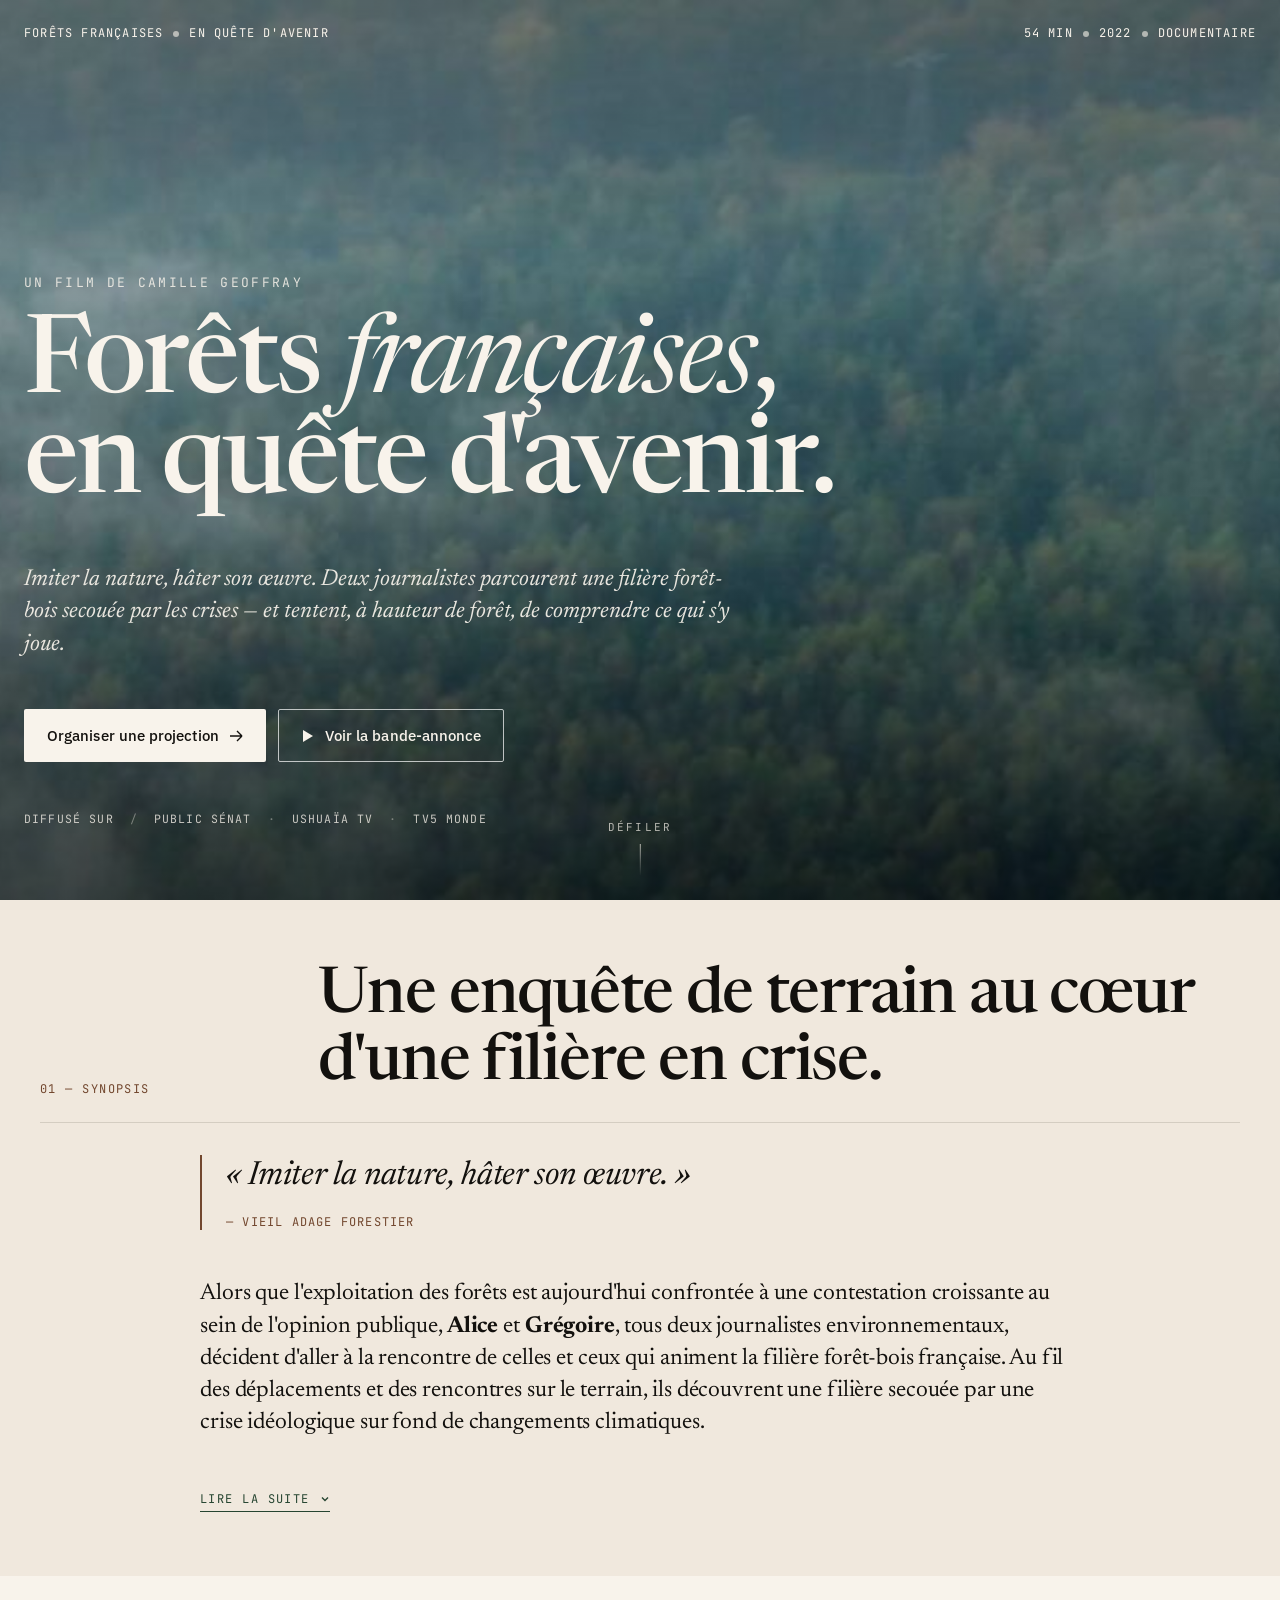
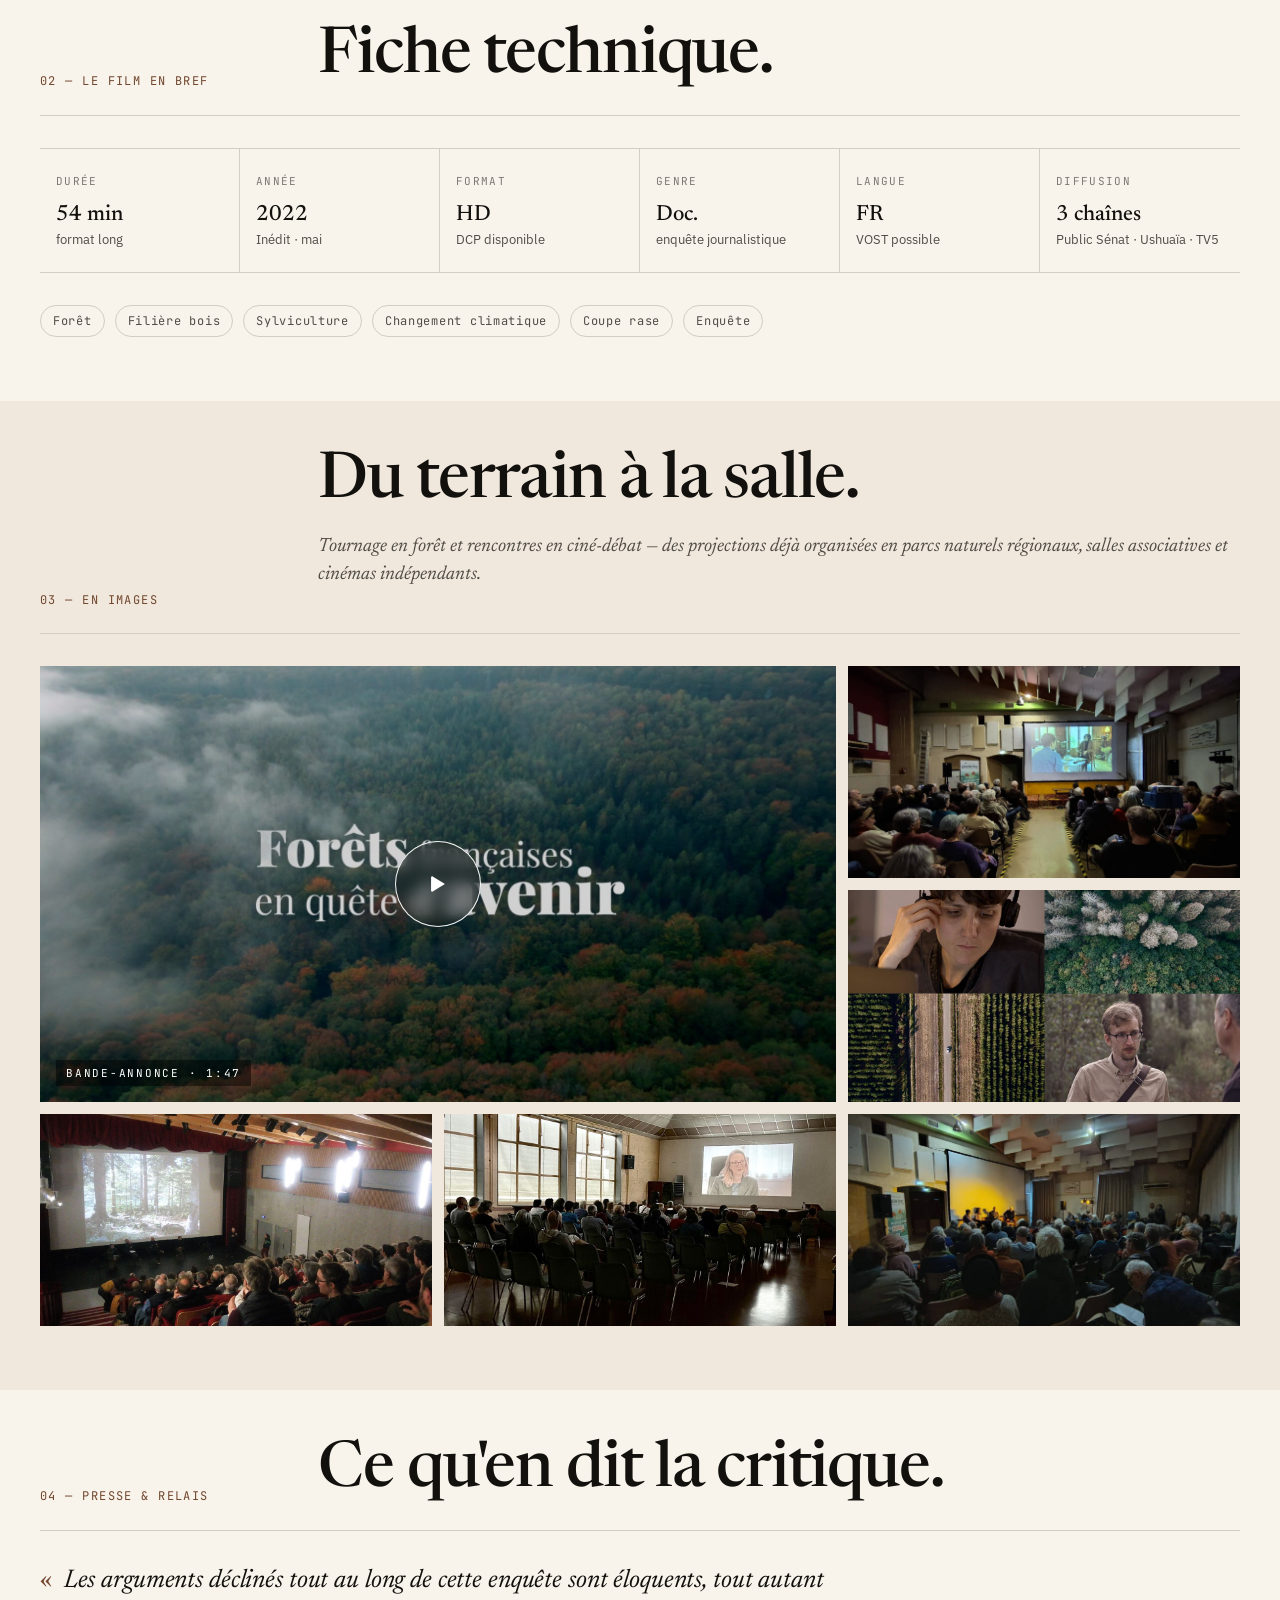
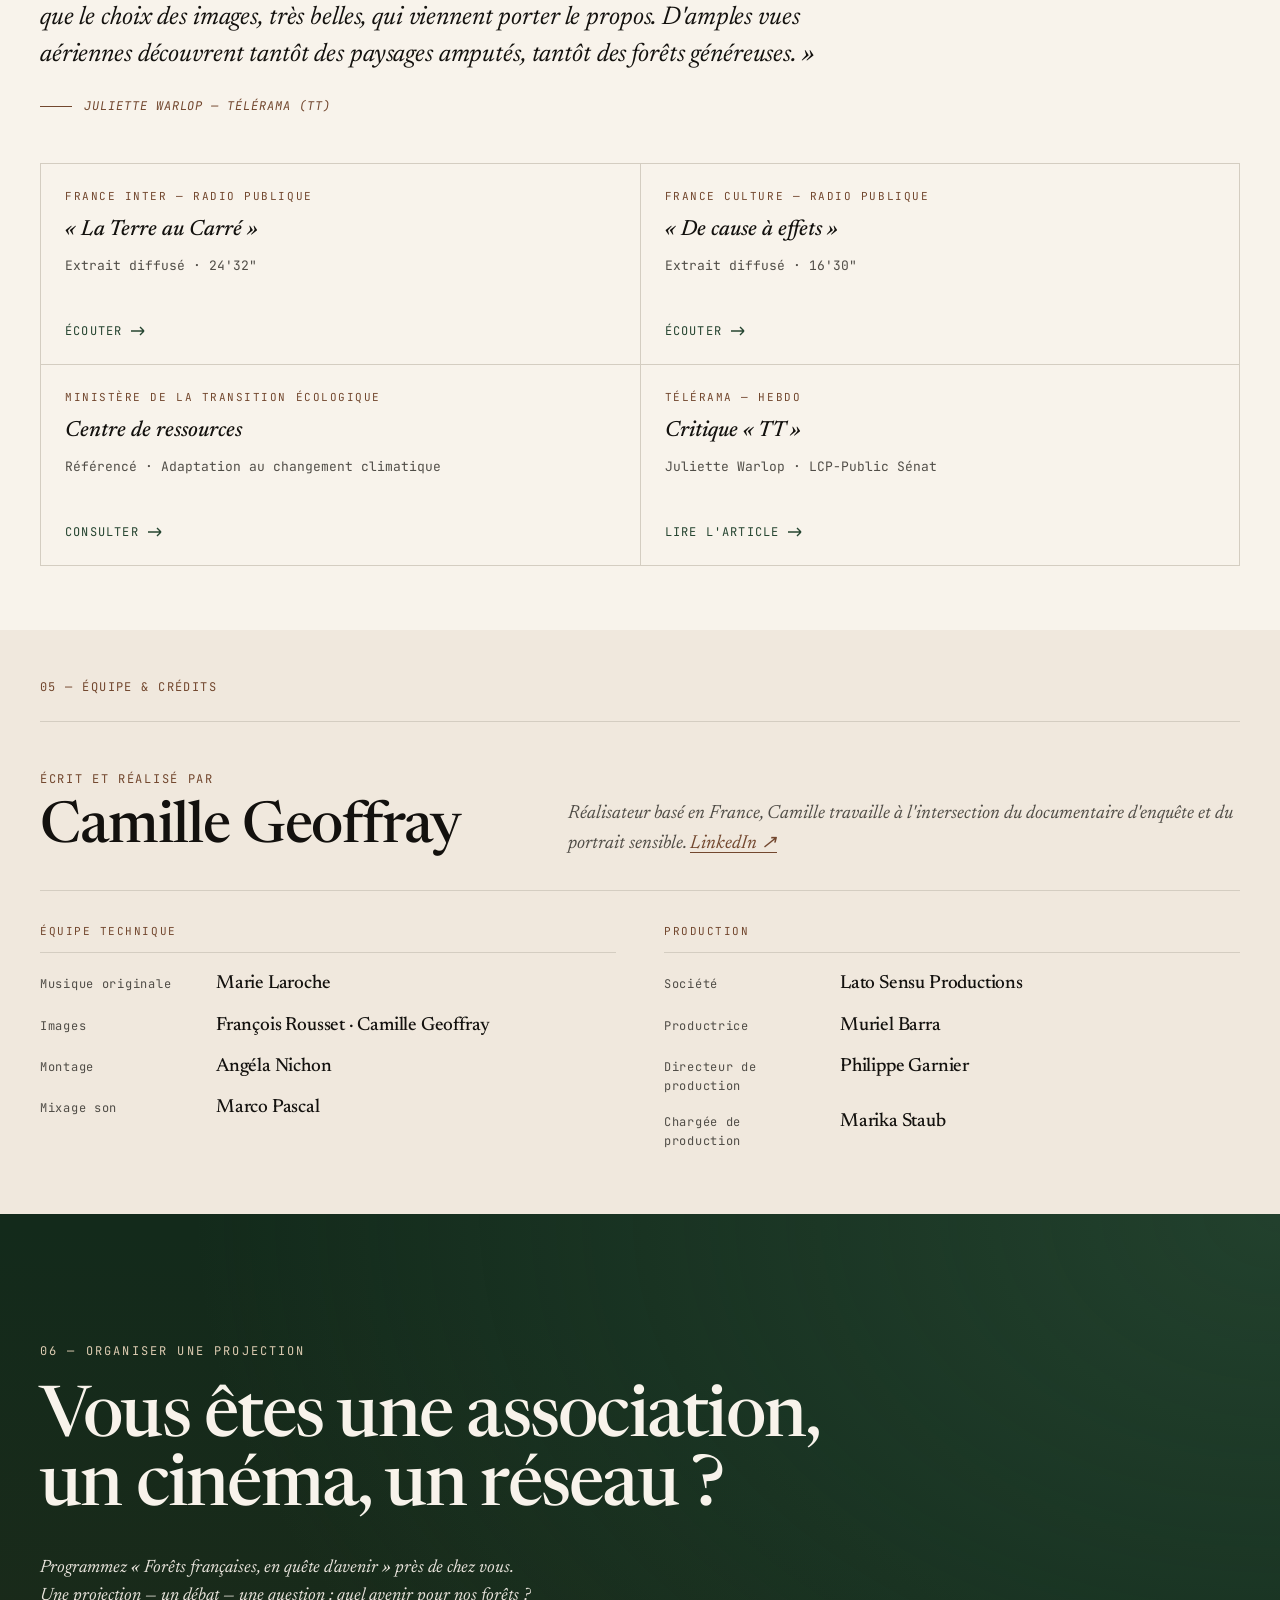
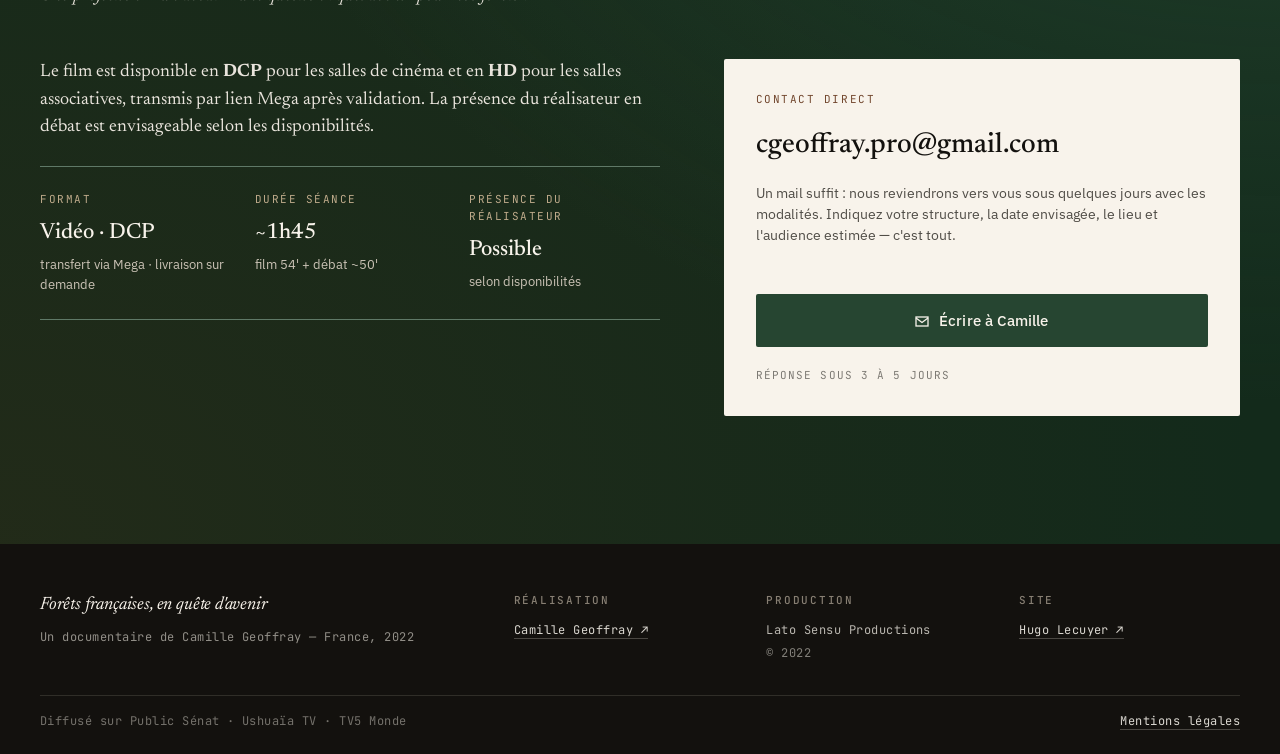
==== code/index.html @ c8bc33f1 "feat: initial site Forêts françaises (variant A + hero video) - code/ : one-pager HTML/CSS/JS vanill" ====
<!DOCTYPE html>
<html lang="fr">
<head>
<meta charset="UTF-8" />
<meta name="viewport" content="width=device-width, initial-scale=1.0" />
<title>Forêts françaises, en quête d'avenir — un film de Camille Geoffray</title>
<meta name="description" content="Documentaire de Camille Geoffray (54 min, 2022). Deux journalistes parcourent la filière forêt-bois française à l'heure des crises climatiques. Organisez une projection-débat près de chez vous." />
<meta name="keywords" content="forêt, documentaire forêt, coupe rase, filière forêt-bois, changement climatique, forêts françaises, Camille Geoffray, projection-débat" />

<meta property="og:title" content="Forêts françaises, en quête d'avenir" />
<meta property="og:description" content="Un documentaire de Camille Geoffray — 54 min, 2022. Diffusé sur Public Sénat, Ushuaïa TV, TV5 Monde." />
<meta property="og:image" content="assets/visuel.jpg" />
<meta property="og:type" content="video.documentary" />

<link rel="icon" type="image/svg+xml" href="data:image/svg+xml;utf8,<svg xmlns='http://www.w3.org/2000/svg' viewBox='0 0 200 200'><rect width='200' height='200' fill='%23f5f1e8'/><g transform='translate(100 110)' fill='%233b6b50'><path d='M0 -60 L20 -10 L8 -10 L24 30 L10 30 L24 60 L-24 60 L-10 30 L-24 30 L-8 -10 L-20 -10 Z'/></g></svg>" />

<link rel="preconnect" href="https://fonts.googleapis.com" />
<link rel="preconnect" href="https://fonts.gstatic.com" crossorigin />
<link href="https://fonts.googleapis.com/css2?family=Newsreader:ital,opsz,wght@0,6..72,400;0,6..72,500;0,6..72,600;1,6..72,400;1,6..72,500&family=IBM+Plex+Sans:wght@300;400;500;600&family=JetBrains+Mono:wght@400;500&display=swap" rel="stylesheet" />

<link rel="stylesheet" href="styles.css" />
</head>
<body>

<!-- Hero -->
<section class="hero" id="hero">
  <img class="hero__bg" id="hero-bg-image"
       src="assets/hero-forest-top.jpg"
       alt="Vue aérienne d'une forêt française dans la brume, couleurs d'automne"
       fetchpriority="high" />

  <!-- Vidéo background injectée par JS si conditions OK (desktop, pas de reduced-motion) -->
  <div class="hero__bg-video-wrap" id="hero-bg-video-wrap" aria-hidden="true"></div>

  <div class="hero__veil"></div>

  <div class="hero__chrome">
    <div class="hero__top">
      <div>Forêts françaises<span class="dot"></span>en quête d'avenir</div>
      <div>54 min<span class="dot"></span>2022<span class="dot"></span>Documentaire</div>
    </div>

    <div class="hero__body">
      <div class="hero__eyebrow">Un film de Camille Geoffray</div>
      <h1 class="hero__title">
        Forêts <em>françaises</em>,<br/>
        en quête d'avenir.
      </h1>
      <p class="hero__sub">
        Imiter la nature, hâter son œuvre. Deux journalistes parcourent une filière forêt-bois secouée par les crises — et tentent, à hauteur de forêt, de comprendre ce qui s'y joue.
      </p>
      <div class="hero__cta">
        <a href="#projection" class="btn btn--light" data-smooth-scroll>
          Organiser une projection
          <svg class="btn-icon" width="14" height="14" viewBox="0 0 14 14" fill="none" aria-hidden="true">
            <path d="M1 7H13M13 7L8 2M13 7L8 12" stroke="currentColor" stroke-width="1.4"/>
          </svg>
        </a>
        <button type="button" class="btn btn--ghost-light" data-open-trailer>
          <svg class="btn-icon" width="12" height="14" viewBox="0 0 12 14" fill="currentColor" aria-hidden="true">
            <path d="M1 1L11 7L1 13V1Z"/>
          </svg>
          Voir la bande-annonce
        </button>
      </div>
      <div class="hero__broadcasters">
        <span>Diffusé sur</span>
        <span class="sep">/</span>
        <span>Public Sénat</span>
        <span class="sep">·</span>
        <span>Ushuaïa TV</span>
        <span class="sep">·</span>
        <span>TV5 Monde</span>
      </div>
    </div>
  </div>

  <div class="hero__scroll" aria-hidden="true">Défiler</div>
</section>

<!-- Floating nav -->
<nav class="float-nav" id="float-nav" aria-label="Navigation flottante">
  <a href="#synopsis" data-smooth-scroll>Le film</a>
  <a href="#presse" data-smooth-scroll>Presse</a>
  <a href="#projection" class="float-nav--primary" data-smooth-scroll>Projection ↗</a>
</nav>

<!-- 01 — Synopsis -->
<section class="section section--tint fade-in" id="synopsis">
  <div class="container">
    <header class="section-head">
      <div><div class="num">01 — Synopsis</div></div>
      <div><h2 class="h-section">Une enquête de terrain au cœur d'une filière en crise.</h2></div>
    </header>
    <div class="container-narrow">
      <blockquote class="synopsis-pull">
        « Imiter la nature, hâter son œuvre. »
        <cite>— vieil adage forestier</cite>
      </blockquote>
      <p class="lede">
        Alors que l'exploitation des forêts est aujourd'hui confrontée à une contestation croissante au sein de l'opinion publique, <strong>Alice</strong> et <strong>Grégoire</strong>, tous deux journalistes environnementaux, décident d'aller à la rencontre de celles et ceux qui animent la filière forêt-bois française. Au fil des déplacements et des rencontres sur le terrain, ils découvrent une filière secouée par une crise idéologique sur fond de changements climatiques.
      </p>

      <button type="button" class="expand-toggle" id="synopsis-toggle" aria-expanded="false" aria-controls="synopsis-long">
        <span class="expand-toggle__label">Lire la suite</span>
        <svg class="chev" width="10" height="10" viewBox="0 0 10 10" fill="none" aria-hidden="true">
          <path d="M2 3.5L5 6.5L8 3.5" stroke="currentColor" stroke-width="1.4"/>
        </svg>
      </button>

      <div class="synopsis-long" id="synopsis-long">
        <div>
          <div class="body-text stack-4" style="padding-top:8px">
            <p>Pour faire face à une succession récente de crises climatiques et sanitaires liées au changement climatique, la filière forêt-bois française commence à faire évoluer ses pratiques. Pour certains, l'exploitation de la forêt à grande échelle doit être repensée de fond en comble, en minimisant drastiquement les interventions humaines. Pour d'autres, l'action de l'homme est indispensable afin de faire face à la demande croissante de bois et pour permettre à la forêt de résister au changement climatique.</p>
            <p>Deux journalistes, <strong>Alice Mariette</strong> (questions économiques) et <strong>Grégoire Souchay</strong> (problématiques environnementales), décident d'aller à la rencontre de celles et ceux qui animent la filière forêt-bois française.</p>
            <p>Ils échangent avec forestiers, économistes, chefs d'entreprise ; et tentent, avec leurs approches complémentaires, de comprendre les enjeux de cette crise ainsi que les solutions proposées par les différents acteurs de la filière. <em>Comment la France prépare aujourd'hui sa forêt, ses forêts, à un avenir incertain ?</em></p>
          </div>
        </div>
      </div>
    </div>
  </div>
</section>

<!-- 02 — Fiche technique -->
<section class="section fade-in" id="fiche">
  <div class="container">
    <header class="section-head">
      <div><div class="num">02 — Le film en bref</div></div>
      <div><h2 class="h-section">Fiche technique.</h2></div>
    </header>
    <div class="fiche">
      <div class="fiche__item">
        <span class="lbl">Durée</span>
        <div class="val">54 min<small>format long</small></div>
      </div>
      <div class="fiche__item">
        <span class="lbl">Année</span>
        <div class="val">2022<small>Inédit · mai</small></div>
      </div>
      <div class="fiche__item">
        <span class="lbl">Format</span>
        <div class="val">HD<small>DCP disponible</small></div>
      </div>
      <div class="fiche__item">
        <span class="lbl">Genre</span>
        <div class="val">Doc.<small>enquête journalistique</small></div>
      </div>
      <div class="fiche__item">
        <span class="lbl">Langue</span>
        <div class="val">FR<small>VOST possible</small></div>
      </div>
      <div class="fiche__item">
        <span class="lbl">Diffusion</span>
        <div class="val">3 chaînes<small>Public Sénat · Ushuaïa · TV5</small></div>
      </div>
    </div>
    <div class="tags">
      <span class="tag">Forêt</span>
      <span class="tag">Filière bois</span>
      <span class="tag">Sylviculture</span>
      <span class="tag">Changement climatique</span>
      <span class="tag">Coupe rase</span>
      <span class="tag">Enquête</span>
    </div>
  </div>
</section>

<!-- 03 — Gallery -->
<section class="section section--tint fade-in" id="gallery">
  <div class="container">
    <header class="section-head">
      <div><div class="num">03 — En images</div></div>
      <div>
        <h2 class="h-section">Du terrain à la salle.</h2>
        <p class="h-sub" style="margin-top:16px">Tournage en forêt et rencontres en ciné-débat — des projections déjà organisées en parcs naturels régionaux, salles associatives et cinémas indépendants.</p>
      </div>
    </header>
    <div class="gallery">
      <button type="button" class="gallery__item gallery__item--lg gallery__item--trailer" data-open-trailer aria-label="Lire la bande-annonce du film">
        <img src="assets/visuel.jpg" alt="Forêts françaises — affiche : vue aérienne d'une forêt dans la brume avec le titre du film en surimpression" loading="lazy" />
        <span class="gallery__play" aria-hidden="true">
          <svg width="22" height="26" viewBox="0 0 22 26" fill="white"><path d="M2 2L20 13L2 24V2Z"/></svg>
        </span>
        <span class="gallery__caption">Bande-annonce · 1:47</span>
      </button>
      <div class="gallery__item gallery__item--md"><img src="assets/film-still-04.jpg" alt="Projection-débat dans une salle de cinéma indépendante" loading="lazy" /></div>
      <div class="gallery__item gallery__item--md"><img src="assets/visuel-docu.jpg" alt="Quatre images du documentaire : Alice journaliste, vue aérienne d'une forêt, route entre parcelles, Grégoire en entretien forestier" loading="lazy" /></div>
      <div class="gallery__item gallery__item--sm"><img src="assets/film-still-01.jpg" alt="Public d'une projection-débat" loading="lazy" /></div>
      <div class="gallery__item gallery__item--sm"><img src="assets/film-still-02.jpg" alt="Salle remplie pour une projection du film" loading="lazy" /></div>
      <div class="gallery__item gallery__item--sm"><img src="assets/film-still-03.jpg" alt="Projection dans une salle associative" loading="lazy" /></div>
    </div>
  </div>
</section>

<!-- 04 — Presse -->
<section class="section fade-in" id="presse">
  <div class="container">
    <header class="section-head">
      <div><div class="num">04 — Presse & relais</div></div>
      <div><h2 class="h-section">Ce qu'en dit la critique.</h2></div>
    </header>

    <blockquote class="presse-quote">
      <span class="opener">«</span>
      Les arguments déclinés tout au long de cette enquête sont éloquents, tout autant que le choix des images, très belles, qui viennent porter le propos. D'amples vues aériennes découvrent tantôt des paysages amputés, tantôt des forêts généreuses.
      <span>»</span>
      <div class="presse-source">Juliette Warlop — Télérama (TT)</div>
    </blockquote>

    <div class="presse-list">
      <a href="https://www.radiofrance.fr/franceinter/podcasts/la-terre-au-carre/la-terre-au-carre-du-mardi-20-mai-2025-3663595" target="_blank" rel="noopener" class="presse-card">
        <div class="station">France Inter — Radio publique</div>
        <div class="show">« La Terre au Carré »</div>
        <div class="timecode">Extrait diffusé · 24'32"</div>
        <div class="arrow">Écouter <svg width="16" height="10" viewBox="0 0 16 10" fill="none" aria-hidden="true"><path d="M1 5H14M14 5L10 1M14 5L10 9" stroke="currentColor" stroke-width="1.4"/></svg></div>
      </a>
      <a href="https://www.radiofrance.fr/franceculture/podcasts/de-cause-a-effets-le-magazine-de-l-environnement/l-ecologie-du-livre-realite-essai-ou-fiction-6005461" target="_blank" rel="noopener" class="presse-card">
        <div class="station">France Culture — Radio publique</div>
        <div class="show">« De cause à effets »</div>
        <div class="timecode">Extrait diffusé · 16'30"</div>
        <div class="arrow">Écouter <svg width="16" height="10" viewBox="0 0 16 10" fill="none" aria-hidden="true"><path d="M1 5H14M14 5L10 1M14 5L10 9" stroke="currentColor" stroke-width="1.4"/></svg></div>
      </a>
      <a href="https://www.adaptation-changement-climatique.gouv.fr/agir/espace-documentaire/forets-francaises-en-quete-davenir" target="_blank" rel="noopener" class="presse-card">
        <div class="station">Ministère de la Transition Écologique</div>
        <div class="show">Centre de ressources</div>
        <div class="timecode">Référencé · Adaptation au changement climatique</div>
        <div class="arrow">Consulter <svg width="16" height="10" viewBox="0 0 16 10" fill="none" aria-hidden="true"><path d="M1 5H14M14 5L10 1M14 5L10 9" stroke="currentColor" stroke-width="1.4"/></svg></div>
      </a>
      <a href="https://www.telerama.fr/ecrans-tv/forets-francaises-en-quete-d-avenir-7011961.php" target="_blank" rel="noopener" class="presse-card">
        <div class="station">Télérama — Hebdo</div>
        <div class="show">Critique « TT »</div>
        <div class="timecode">Juliette Warlop · LCP-Public Sénat</div>
        <div class="arrow">Lire l'article <svg width="16" height="10" viewBox="0 0 16 10" fill="none" aria-hidden="true"><path d="M1 5H14M14 5L10 1M14 5L10 9" stroke="currentColor" stroke-width="1.4"/></svg></div>
      </a>
    </div>
  </div>
</section>

<!-- 05 — Équipe & crédits -->
<section class="section section--tint fade-in" id="credits">
  <div class="container">
    <header class="section-head section-head--single">
      <div><div class="num">05 — Équipe & crédits</div></div>
    </header>

    <div class="realisation-feature">
      <div>
        <div class="role-big">Écrit et réalisé par</div>
        <div class="name-big">Camille Geoffray</div>
      </div>
      <div class="bio">
        Réalisateur basé en France, Camille travaille à l'intersection du documentaire d'enquête et du portrait sensible.
        <a href="https://www.linkedin.com/in/camille-geoffray-cinema/" target="_blank" rel="noopener" class="bio__link">LinkedIn ↗</a>
      </div>
    </div>

    <div class="credits-grid">
      <div class="credit-block">
        <div class="credit-head">Équipe technique</div>
        <ul class="credit-list">
          <li><span class="role">Musique originale</span><span class="name">Marie Laroche</span></li>
          <li><span class="role">Images</span><span class="name">François Rousset · Camille Geoffray</span></li>
          <li><span class="role">Montage</span><span class="name">Angéla Nichon</span></li>
          <li><span class="role">Mixage son</span><span class="name">Marco Pascal</span></li>
        </ul>
      </div>
      <div class="credit-block">
        <div class="credit-head">Production</div>
        <ul class="credit-list">
          <li><span class="role">Société</span><span class="name">Lato Sensu Productions</span></li>
          <li><span class="role">Productrice</span><span class="name">Muriel Barra</span></li>
          <li><span class="role">Directeur de production</span><span class="name">Philippe Garnier</span></li>
          <li><span class="role">Chargée de production</span><span class="name">Marika Staub</span></li>
        </ul>
      </div>
    </div>
  </div>
</section>

<!-- 06 — Organiser une projection -->
<section class="projection fade-in" id="projection">
  <div class="container projection-inner">
    <div class="eyebrow">06 — Organiser une projection</div>
    <h2>Vous êtes une association,<br/>un cinéma, un réseau ?</h2>
    <p class="projection-pitch">
      Programmez « Forêts françaises, en quête d'avenir » près de chez vous.<br/>
      Une projection — un débat — une question : <em>quel avenir pour nos forêts ?</em>
    </p>

    <div class="projection-body">
      <div>
        <p>
          Le film est disponible en <strong>DCP</strong> pour les salles de cinéma et en <strong>HD</strong> pour les salles associatives, transmis par lien Mega après validation. La présence du réalisateur en débat est envisageable selon les disponibilités.
        </p>

        <div class="specs">
          <div>
            <div class="lbl">Format</div>
            <div class="val">Vidéo · DCP<small>transfert via Mega · livraison sur demande</small></div>
          </div>
          <div>
            <div class="lbl">Durée séance</div>
            <div class="val">~1h45<small>film 54' + débat ~50'</small></div>
          </div>
          <div>
            <div class="lbl">Présence du réalisateur</div>
            <div class="val">Possible<small>selon disponibilités</small></div>
          </div>
        </div>
      </div>

      <div class="projection-cta">
        <div class="label">Contact direct</div>
        <div class="email">cgeoffray.pro<wbr/>@gmail.com</div>
        <p class="note">
          Un mail suffit : nous reviendrons vers vous sous quelques jours avec les modalités.
          Indiquez votre structure, la date envisagée, le lieu et l'audience estimée — c'est tout.
        </p>
        <a class="btn btn--primary projection-cta__btn" id="projection-mailto"
           href="mailto:cgeoffray.pro@gmail.com">
          <svg class="btn-icon" width="14" height="14" viewBox="0 0 14 14" fill="none" aria-hidden="true">
            <rect x="1" y="3" width="12" height="9" stroke="currentColor" stroke-width="1.3"/>
            <path d="M1 4L7 8.5L13 4" stroke="currentColor" stroke-width="1.3" fill="none"/>
          </svg>
          Écrire à Camille
        </a>
        <div class="projection-cta__delay">Réponse sous 3 à 5 jours</div>
      </div>
    </div>
  </div>
</section>

<!-- Footer -->
<footer class="footer">
  <div class="footer__inner">
    <div>
      <div class="signature">Forêts françaises, en quête d'avenir</div>
      <div class="footer__byline">Un documentaire de Camille Geoffray — France, 2022</div>
    </div>
    <div>
      <h4>Réalisation</h4>
      <a href="https://www.linkedin.com/in/camille-geoffray-cinema/" target="_blank" rel="noopener">Camille Geoffray ↗</a>
    </div>
    <div>
      <h4>Production</h4>
      <div>Lato Sensu Productions</div>
      <div class="footer__year">© 2022</div>
    </div>
    <div>
      <h4>Site</h4>
      <a href="https://hugolecuyer.fr" target="_blank" rel="noopener">Hugo Lecuyer ↗</a>
    </div>
  </div>
  <div class="footer__bot">
    <div>Diffusé sur Public Sénat · Ushuaïa TV · TV5 Monde</div>
    <div><a href="#" data-mentions>Mentions légales</a></div>
  </div>
</footer>

<!-- Lightbox bande-annonce -->
<div class="lightbox" id="lightbox" role="dialog" aria-modal="true" aria-label="Bande-annonce du film" aria-hidden="true">
  <div class="lightbox__inner">
    <button type="button" class="lightbox__close" data-close-trailer>Fermer · Esc</button>
    <div class="lightbox__player" id="lightbox-player"></div>
  </div>
</div>

<script src="script.js" defer></script>
</body>
</html>
---- code/styles.css ----
/* ─────────────────────────────────────────────────────────────────────────────
   Forêts françaises, en quête d'avenir — design system
   Lumineux / clairière / journalistique
   ───────────────────────────────────────────────────────────────────────────── */

:root {
  /* Colors */
  --bg:           oklch(0.965 0.012 78);
  --bg-tint:      oklch(0.935 0.018 78);
  --bg-deep:      oklch(0.905 0.022 78);
  --hairline:     oklch(0.85 0.018 78);
  --ink:          oklch(0.18 0.008 85);
  --ink-muted:    oklch(0.42 0.01 85);
  --ink-faint:    oklch(0.58 0.01 85);
  --fir:          oklch(0.36 0.05 155);
  --fir-deep:     oklch(0.26 0.04 155);
  --earth:        oklch(0.44 0.07 50);
  --earth-deep:   oklch(0.34 0.06 50);
  --paper:        oklch(0.99 0.005 78);

  /* Spacing */
  --s-1: 4px;
  --s-2: 8px;
  --s-3: 12px;
  --s-4: 16px;
  --s-5: 24px;
  --s-6: 32px;
  --s-7: 48px;
  --s-8: 64px;
  --s-9: 96px;
  --s-10: 128px;

  /* Type */
  --f-serif: "Newsreader", "Times New Roman", serif;
  --f-sans:  "IBM Plex Sans", ui-sans-serif, system-ui, sans-serif;
  --f-mono:  "JetBrains Mono", ui-monospace, "SFMono-Regular", monospace;

  --container: 1200px;
  --container-narrow: 880px;
}

* { box-sizing: border-box; }

html, body {
  margin: 0;
  padding: 0;
  background: var(--bg);
  color: var(--ink);
  font-family: var(--f-sans);
  font-size: 17px;
  line-height: 1.55;
  -webkit-font-smoothing: antialiased;
  text-rendering: optimizeLegibility;
}

body { overflow-x: hidden; }

img { max-width: 100%; display: block; }
a { color: inherit; }

::selection { background: oklch(0.36 0.05 155 / 0.85); color: var(--bg); }

/* Type styles */
.h-eyebrow {
  font-family: var(--f-mono);
  font-size: 12px;
  font-weight: 500;
  letter-spacing: 0.12em;
  text-transform: uppercase;
  color: var(--ink-muted);
}
.h-display {
  font-family: var(--f-serif);
  font-weight: 600;
  font-style: normal;
  letter-spacing: -0.025em;
  line-height: 0.95;
  color: var(--ink);
  margin: 0;
}
.h-section {
  font-family: var(--f-serif);
  font-weight: 500;
  letter-spacing: -0.018em;
  line-height: 1.05;
  font-size: clamp(36px, 5vw, 64px);
  margin: 0;
}
.h-sub {
  font-family: var(--f-serif);
  font-weight: 400;
  font-style: italic;
  color: var(--ink-muted);
  font-size: clamp(18px, 1.5vw, 22px);
  line-height: 1.5;
}
.lede {
  font-family: var(--f-serif);
  font-weight: 400;
  font-size: clamp(20px, 1.8vw, 26px);
  line-height: 1.4;
  letter-spacing: -0.005em;
}
.body-text {
  font-size: 17px;
  line-height: 1.65;
  color: var(--ink);
  text-wrap: pretty;
}

/* Section scaffolding */
.section {
  padding: var(--s-8) var(--s-5);
}
.section + .section {
  padding-top: var(--s-7);
}
.section--tint { background: var(--bg-tint); }
.section--deep { background: var(--bg-deep); }
.container {
  max-width: var(--container);
  margin: 0 auto;
}
.container-narrow {
  max-width: var(--container-narrow);
  margin: 0 auto;
}

.section-head {
  display: grid;
  grid-template-columns: minmax(140px, 1fr) 4fr;
  gap: var(--s-7);
  align-items: end;
  margin-bottom: var(--s-6);
  padding-bottom: var(--s-5);
  border-bottom: 1px solid var(--hairline);
}
.section-head--single {
  grid-template-columns: 1fr;
}
.section-head .num {
  font-family: var(--f-mono);
  font-size: 12px;
  letter-spacing: 0.12em;
  color: var(--earth);
  text-transform: uppercase;
}
@media (max-width: 720px) {
  .section { padding: var(--s-7) var(--s-4); }
  .section-head { grid-template-columns: 1fr; gap: var(--s-3); }
}

/* Buttons */
.btn {
  display: inline-flex;
  align-items: center;
  gap: 10px;
  padding: 14px 22px;
  font-family: var(--f-sans);
  font-size: 15px;
  font-weight: 500;
  letter-spacing: 0.005em;
  border-radius: 2px;
  border: 1px solid transparent;
  cursor: pointer;
  text-decoration: none;
  transition: background 180ms ease, color 180ms ease, border-color 180ms ease, transform 180ms ease;
  user-select: none;
}
.btn--primary {
  background: var(--ink);
  color: var(--bg);
}
.btn--primary:hover {
  background: var(--fir-deep);
}
.btn--ghost-light {
  background: transparent;
  color: var(--bg);
  border-color: rgba(255,255,255,0.7);
}
.btn--ghost-light:hover {
  background: rgba(255,255,255,0.12);
  border-color: var(--bg);
}
.btn--light {
  background: var(--bg);
  color: var(--ink);
}
.btn--light:hover { background: var(--paper); }
.btn-icon {
  width: 14px; height: 14px;
  flex-shrink: 0;
}

/* Hero ──────────────────────────────────────────────────────── */
.hero {
  position: relative;
  min-height: 100vh;
  display: flex;
  flex-direction: column;
  color: var(--bg);
  overflow: hidden;
  background: #1a1a17;
}
.hero__bg {
  position: absolute;
  inset: 0;
  width: 100%;
  height: 100%;
  object-fit: cover;
  z-index: 0;
}
.hero__bg-video-wrap {
  position: absolute;
  inset: 0;
  overflow: hidden;
  z-index: 1;
  pointer-events: none;
  opacity: 0;
  transition: opacity 800ms ease;
}
.hero__bg-video-wrap.is-ready {
  opacity: 1;
}
.hero__bg-video-wrap iframe {
  position: absolute;
  top: 50%;
  left: 50%;
  width: max(100vw, 177.78vh);
  height: max(56.25vw, 100vh);
  transform: translate(-50%, -50%);
  border: 0;
  pointer-events: none;
}
.hero__veil {
  position: absolute;
  inset: 0;
  background:
    linear-gradient(180deg, rgba(0,0,0,0.35) 0%, rgba(0,0,0,0.05) 30%, rgba(0,0,0,0.15) 60%, rgba(0,0,0,0.55) 100%);
  z-index: 2;
}
.hero__chrome {
  position: relative;
  z-index: 3;
  display: flex;
  flex-direction: column;
  min-height: 100vh;
  padding: var(--s-5);
}
.hero__top {
  display: flex;
  justify-content: space-between;
  align-items: center;
  font-family: var(--f-mono);
  font-size: 12px;
  letter-spacing: 0.1em;
  text-transform: uppercase;
}
.hero__top .dot {
  display: inline-block;
  width: 6px; height: 6px;
  background: var(--bg);
  border-radius: 50%;
  margin: 0 10px;
  vertical-align: middle;
  opacity: 0.6;
}
.hero__body {
  flex: 1;
  display: flex;
  flex-direction: column;
  justify-content: flex-end;
  padding-bottom: var(--s-7);
  max-width: 1100px;
}
.hero__eyebrow {
  font-family: var(--f-mono);
  font-size: 13px;
  letter-spacing: 0.18em;
  text-transform: uppercase;
  margin-bottom: var(--s-5);
  opacity: 0.85;
}
.hero__title {
  font-family: var(--f-serif);
  font-weight: 500;
  font-size: clamp(48px, 8.5vw, 132px);
  line-height: 0.92;
  letter-spacing: -0.03em;
  margin: 0 0 var(--s-5);
  color: var(--bg);
  text-wrap: balance;
}
.hero__title em {
  font-style: italic;
  font-weight: 400;
}
.hero__sub {
  font-family: var(--f-serif);
  font-style: italic;
  font-weight: 400;
  font-size: clamp(20px, 1.8vw, 26px);
  line-height: 1.4;
  max-width: 720px;
  margin-bottom: var(--s-7);
  opacity: 0.92;
}
.hero__cta {
  display: flex;
  flex-wrap: wrap;
  gap: var(--s-3);
  margin-bottom: var(--s-7);
}
.hero__broadcasters {
  display: flex;
  align-items: center;
  gap: var(--s-4);
  font-family: var(--f-mono);
  font-size: 11.5px;
  letter-spacing: 0.1em;
  text-transform: uppercase;
  opacity: 0.78;
  flex-wrap: wrap;
}
.hero__broadcasters .sep { opacity: 0.5; }
.hero__scroll {
  position: absolute;
  bottom: 24px;
  left: 50%;
  transform: translateX(-50%);
  font-family: var(--f-mono);
  font-size: 11px;
  letter-spacing: 0.2em;
  text-transform: uppercase;
  opacity: 0.7;
  z-index: 3;
  display: flex;
  flex-direction: column;
  align-items: center;
  gap: 8px;
}
.hero__scroll::after {
  content: "";
  display: block;
  width: 1px;
  height: 32px;
  background: linear-gradient(to bottom, currentColor, transparent);
  animation: scroll-pulse 2.4s ease-in-out infinite;
}
@keyframes scroll-pulse {
  0%,100% { transform: scaleY(0.4); transform-origin: top; opacity: 0.4; }
  50% { transform: scaleY(1); transform-origin: top; opacity: 1; }
}

/* Synopsis ────────────────────────────────────────────── */
.synopsis-pull {
  font-family: var(--f-serif);
  font-style: italic;
  font-weight: 400;
  font-size: clamp(24px, 2.6vw, 38px);
  line-height: 1.3;
  color: var(--ink);
  letter-spacing: -0.01em;
  text-wrap: pretty;
  border-left: 2px solid var(--earth);
  padding-left: var(--s-5);
  margin: 0 0 var(--s-7);
}
.synopsis-pull cite {
  display: block;
  font-family: var(--f-mono);
  font-style: normal;
  font-size: 12px;
  letter-spacing: 0.1em;
  text-transform: uppercase;
  color: var(--earth);
  margin-top: var(--s-4);
}

.expand-toggle {
  display: inline-flex;
  align-items: center;
  gap: 10px;
  font-family: var(--f-mono);
  font-size: 12px;
  letter-spacing: 0.12em;
  text-transform: uppercase;
  color: var(--fir);
  background: none;
  border: 0;
  border-bottom: 1px solid var(--fir);
  padding: 4px 0;
  cursor: pointer;
  margin-top: var(--s-5);
}
.expand-toggle:hover { color: var(--earth); border-color: var(--earth); }
.expand-toggle .chev { transition: transform 220ms ease; }
.expand-toggle.is-open .chev { transform: rotate(180deg); }
.synopsis-long {
  display: grid;
  grid-template-rows: 0fr;
  transition: grid-template-rows 360ms ease;
  margin-top: 0;
}
.synopsis-long.is-open { grid-template-rows: 1fr; margin-top: var(--s-6); }
.synopsis-long > div { overflow: hidden; }
.stack-4 > * + * { margin-top: var(--s-4); }

/* Fiche technique ────────────────────────────────────────── */
.fiche {
  display: grid;
  grid-template-columns: repeat(6, 1fr);
  border-top: 1px solid var(--hairline);
  border-bottom: 1px solid var(--hairline);
}
.fiche__item {
  padding: var(--s-5) var(--s-4);
  border-right: 1px solid var(--hairline);
}
.fiche__item:last-child { border-right: 0; }
.fiche__item .lbl {
  display: block;
  font-family: var(--f-mono);
  font-size: 11px;
  letter-spacing: 0.12em;
  text-transform: uppercase;
  color: var(--ink-faint);
  margin-bottom: var(--s-3);
}
.fiche__item .val {
  font-family: var(--f-serif);
  font-size: 22px;
  font-weight: 500;
  line-height: 1.2;
  color: var(--ink);
}
.fiche__item .val small {
  display: block;
  font-family: var(--f-sans);
  font-size: 13px;
  font-weight: 400;
  color: var(--ink-muted);
  margin-top: 4px;
}
@media (max-width: 900px) {
  .fiche { grid-template-columns: repeat(2, 1fr); }
  .fiche__item { border-right: 0; border-bottom: 1px solid var(--hairline); }
  .fiche__item:nth-child(odd) { border-right: 1px solid var(--hairline); }
}

.tags {
  margin-top: var(--s-6);
  display: flex;
  flex-wrap: wrap;
  gap: 10px;
}
.tag {
  font-family: var(--f-mono);
  font-size: 12px;
  letter-spacing: 0.06em;
  padding: 6px 12px;
  border: 1px solid var(--hairline);
  border-radius: 100px;
  color: var(--ink-muted);
}

/* Gallery ─────────────────────────────────────── */
.gallery {
  display: grid;
  grid-template-columns: repeat(12, 1fr);
  grid-auto-rows: 100px;
  gap: var(--s-3);
}
.gallery__item {
  overflow: hidden;
  background: var(--bg-deep);
  position: relative;
  border: 0;
  padding: 0;
}
.gallery__item img { width: 100%; height: 100%; object-fit: cover; transition: transform 800ms ease; }
.gallery__item:hover img { transform: scale(1.04); }
.gallery__item--lg { grid-column: span 8; grid-row: span 4; }
.gallery__item--md { grid-column: span 4; grid-row: span 2; }
.gallery__item--sm { grid-column: span 4; grid-row: span 2; }
.gallery__item--wide { grid-column: span 12; grid-row: span 3; }
.gallery__item--trailer {
  cursor: pointer;
  background: transparent;
}
.gallery__play {
  position: absolute;
  inset: 0;
  display: flex;
  align-items: center;
  justify-content: center;
  background: rgba(0,0,0,0.15);
}
.gallery__play svg {
  width: 86px; height: 86px;
  padding: 32px;
  border-radius: 50%;
  border: 1.5px solid rgba(255,255,255,0.95);
  background: rgba(0,0,0,0.25);
  backdrop-filter: blur(8px);
}
.gallery__caption {
  position: absolute;
  left: 16px; bottom: 16px;
  font-family: var(--f-mono);
  font-size: 11px;
  letter-spacing: 0.16em;
  text-transform: uppercase;
  color: white;
  background: rgba(0,0,0,0.45);
  padding: 6px 10px;
}
@media (max-width: 720px) {
  .gallery { grid-template-columns: 1fr; grid-auto-rows: 200px; }
  .gallery__item { grid-column: 1 / -1 !important; grid-row: span 1 !important; }
}

/* Presse ─────────────────────────────────────────── */
.presse-quote {
  font-family: var(--f-serif);
  font-style: italic;
  font-size: clamp(22px, 2vw, 30px);
  line-height: 1.45;
  color: var(--ink);
  letter-spacing: -0.005em;
  max-width: 800px;
  margin: 0;
}
.presse-quote .opener { color: var(--earth); font-style: normal; margin-right: 6px; }
.presse-source {
  display: flex;
  align-items: center;
  gap: var(--s-3);
  margin-top: var(--s-5);
  font-family: var(--f-mono);
  font-size: 12px;
  letter-spacing: 0.08em;
  text-transform: uppercase;
  color: var(--earth);
}
.presse-source::before {
  content: "";
  display: inline-block;
  width: 32px; height: 1px;
  background: currentColor;
}

.presse-list {
  display: grid;
  grid-template-columns: 1fr 1fr;
  gap: 1px;
  background: var(--hairline);
  border: 1px solid var(--hairline);
  margin-top: var(--s-7);
}
.presse-card {
  background: var(--bg);
  padding: var(--s-5);
  display: flex;
  flex-direction: column;
  gap: var(--s-3);
  text-decoration: none;
  color: inherit;
  transition: background 220ms ease;
  min-height: 200px;
}
.presse-card:hover { background: var(--paper); }
.presse-card .station {
  font-family: var(--f-mono);
  font-size: 11px;
  letter-spacing: 0.14em;
  text-transform: uppercase;
  color: var(--earth);
}
.presse-card .show {
  font-family: var(--f-serif);
  font-style: italic;
  font-size: 22px;
  font-weight: 500;
  line-height: 1.2;
  color: var(--ink);
}
.presse-card .timecode {
  font-family: var(--f-mono);
  font-size: 13px;
  color: var(--ink-muted);
}
.presse-card .arrow {
  margin-top: auto;
  font-family: var(--f-mono);
  font-size: 12px;
  letter-spacing: 0.1em;
  text-transform: uppercase;
  color: var(--fir);
  display: flex;
  align-items: center;
  gap: 8px;
  transition: gap 220ms ease;
}
.presse-card:hover .arrow { gap: 14px; }
@media (max-width: 720px) {
  .presse-list { grid-template-columns: 1fr; }
}

/* Crédits ───────────────────────────────────────────────── */
.credits-grid {
  display: grid;
  grid-template-columns: 1fr 1fr;
  gap: var(--s-7);
}
@media (max-width: 720px) { .credits-grid { grid-template-columns: 1fr; gap: var(--s-5); } }
.credit-block .credit-head {
  font-family: var(--f-mono);
  font-size: 11px;
  letter-spacing: 0.14em;
  text-transform: uppercase;
  color: var(--earth);
  margin-bottom: var(--s-4);
  padding-bottom: var(--s-3);
  border-bottom: 1px solid var(--hairline);
}
.credit-list {
  list-style: none;
  padding: 0;
  margin: 0;
  display: flex;
  flex-direction: column;
  gap: var(--s-3);
}
.credit-list li {
  display: grid;
  grid-template-columns: 160px 1fr;
  gap: var(--s-4);
  align-items: baseline;
}
.credit-list .role {
  font-family: var(--f-mono);
  font-size: 12px;
  letter-spacing: 0.06em;
  color: var(--ink-muted);
}
.credit-list .name {
  font-family: var(--f-serif);
  font-size: 19px;
  font-weight: 500;
  letter-spacing: -0.01em;
}
.credit-list .name a { color: var(--ink); text-decoration: none; border-bottom: 1px solid var(--hairline); transition: border-color 180ms ease; }
.credit-list .name a:hover { border-color: var(--earth); }

.realisation-feature {
  display: grid;
  grid-template-columns: 1fr 1.4fr;
  gap: var(--s-7);
  align-items: end;
  padding: var(--s-4) 0 var(--s-6);
  border-bottom: 1px solid var(--hairline);
  margin-bottom: var(--s-6);
}
.realisation-feature .name-big {
  font-family: var(--f-serif);
  font-size: clamp(42px, 4.5vw, 64px);
  font-weight: 500;
  line-height: 1;
  letter-spacing: -0.02em;
}
.realisation-feature .role-big {
  font-family: var(--f-mono);
  font-size: 12px;
  letter-spacing: 0.14em;
  text-transform: uppercase;
  color: var(--earth);
  margin-bottom: var(--s-3);
}
.realisation-feature .bio {
  font-family: var(--f-serif);
  font-style: italic;
  font-size: 19px;
  line-height: 1.55;
  color: var(--ink-muted);
}
.realisation-feature .bio__link {
  color: var(--earth);
  text-decoration: underline;
  text-underline-offset: 4px;
}
@media (max-width: 720px) { .realisation-feature { grid-template-columns: 1fr; } }

/* Organiser une projection ─────────── */
.projection {
  background: var(--fir-deep);
  color: var(--bg);
  padding: var(--s-10) var(--s-5);
  position: relative;
  overflow: hidden;
}
.projection::before {
  content: "";
  position: absolute;
  inset: 0;
  background:
    radial-gradient(ellipse at top right, oklch(0.42 0.06 155 / 0.5), transparent 60%),
    radial-gradient(ellipse at bottom left, oklch(0.30 0.04 80 / 0.4), transparent 70%);
  pointer-events: none;
}
.projection-inner { position: relative; z-index: 1; }
.projection .eyebrow {
  font-family: var(--f-mono);
  font-size: 12px;
  letter-spacing: 0.18em;
  text-transform: uppercase;
  color: oklch(0.85 0.04 80);
  margin-bottom: var(--s-5);
}
.projection h2 {
  font-family: var(--f-serif);
  font-weight: 500;
  font-size: clamp(40px, 5.5vw, 72px);
  line-height: 0.98;
  letter-spacing: -0.025em;
  margin: 0 0 var(--s-6);
  color: var(--bg);
  text-wrap: balance;
}
.projection-pitch {
  max-width: 760px;
  font-style: italic;
}
.projection-body {
  display: grid;
  grid-template-columns: 1.2fr 1fr;
  gap: var(--s-8);
  margin-top: var(--s-7);
  align-items: start;
}
@media (max-width: 900px) { .projection-body { grid-template-columns: 1fr; gap: var(--s-6); } }
.projection p {
  font-family: var(--f-serif);
  font-size: clamp(18px, 1.4vw, 21px);
  line-height: 1.55;
  color: oklch(0.92 0.012 80);
  margin: 0 0 var(--s-5);
}
.projection .specs {
  border-top: 1px solid oklch(0.55 0.04 155);
  border-bottom: 1px solid oklch(0.55 0.04 155);
  padding: var(--s-5) 0;
  display: grid;
  grid-template-columns: repeat(3, 1fr);
  gap: var(--s-5);
}
@media (max-width: 720px) {
  .projection .specs { grid-template-columns: 1fr; }
}
.projection .specs > div .lbl {
  font-family: var(--f-mono);
  font-size: 11px;
  letter-spacing: 0.14em;
  text-transform: uppercase;
  color: oklch(0.75 0.05 80);
  margin-bottom: var(--s-2);
}
.projection .specs > div .val {
  font-family: var(--f-serif);
  font-size: 22px;
  font-weight: 500;
  color: var(--bg);
}
.projection .specs > div .val small {
  display: block;
  font-family: var(--f-sans);
  font-size: 13px;
  font-weight: 400;
  color: oklch(0.82 0.02 80);
  margin-top: 4px;
}
.projection-cta {
  background: var(--bg);
  color: var(--ink);
  padding: var(--s-6);
  border-radius: 2px;
  display: flex;
  flex-direction: column;
  gap: var(--s-4);
}
.projection-cta .label {
  font-family: var(--f-mono);
  font-size: 11px;
  letter-spacing: 0.14em;
  text-transform: uppercase;
  color: var(--earth);
}
.projection-cta .email {
  font-family: var(--f-serif);
  font-size: clamp(22px, 2.2vw, 28px);
  font-weight: 500;
  word-break: break-all;
}
.projection-cta .note {
  font-family: var(--f-sans);
  font-size: 14px;
  line-height: 1.5;
  color: var(--ink-muted);
}
.projection-cta__btn {
  background: var(--fir);
  color: var(--bg);
  justify-content: center;
  margin-top: 8px;
}
.projection-cta__btn:hover { background: var(--fir-deep); }
.projection-cta__delay {
  font-family: var(--f-mono);
  font-size: 11px;
  letter-spacing: 0.1em;
  text-transform: uppercase;
  color: var(--ink-faint);
  margin-top: 4px;
}

/* Footer ───────────────────────────────────────────────── */
.footer {
  padding: var(--s-7) var(--s-5) var(--s-5);
  background: var(--ink);
  color: oklch(0.78 0.01 85);
  font-family: var(--f-mono);
  font-size: 12px;
  letter-spacing: 0.04em;
}
.footer__inner {
  max-width: var(--container);
  margin: 0 auto;
  display: grid;
  grid-template-columns: 2fr 1fr 1fr 1fr;
  gap: var(--s-6);
  padding-bottom: var(--s-6);
  border-bottom: 1px solid oklch(0.3 0.01 85);
}
@media (max-width: 720px) { .footer__inner { grid-template-columns: 1fr 1fr; } }
.footer h4 {
  font-family: var(--f-mono);
  font-size: 11px;
  font-weight: 500;
  letter-spacing: 0.16em;
  text-transform: uppercase;
  color: oklch(0.6 0.02 80);
  margin: 0 0 var(--s-3);
}
.footer .signature {
  font-family: var(--f-serif);
  font-style: italic;
  font-size: 18px;
  font-weight: 400;
  color: var(--bg);
  letter-spacing: -0.01em;
}
.footer__byline {
  margin-top: 8px;
  font-size: 12px;
  color: oklch(0.65 0.01 80);
}
.footer__year {
  margin-top: 4px;
  color: oklch(0.6 0.01 80);
}
.footer a { color: oklch(0.88 0.01 85); text-decoration: none; border-bottom: 1px solid oklch(0.4 0.01 85); }
.footer a:hover { border-color: var(--bg); color: var(--bg); }
.footer__bot {
  max-width: var(--container);
  margin: 0 auto;
  padding-top: var(--s-4);
  display: flex;
  justify-content: space-between;
  flex-wrap: wrap;
  gap: var(--s-3);
  color: oklch(0.55 0.01 85);
}

/* Lightbox ─────────────────────────────────────────────── */
.lightbox {
  position: fixed;
  inset: 0;
  background: rgba(0,0,0,0.92);
  z-index: 100;
  display: flex;
  align-items: center;
  justify-content: center;
  padding: var(--s-5);
  opacity: 0;
  pointer-events: none;
  transition: opacity 240ms ease;
}
.lightbox.is-open {
  opacity: 1;
  pointer-events: auto;
}
.lightbox__inner {
  position: relative;
  width: 100%;
  max-width: 1200px;
  aspect-ratio: 16/9;
}
.lightbox__player {
  width: 100%;
  height: 100%;
}
.lightbox__player iframe {
  width: 100%;
  height: 100%;
  border: 0;
}
.lightbox__close {
  position: absolute;
  top: -44px;
  right: 0;
  background: transparent;
  border: 1px solid rgba(255,255,255,0.4);
  color: var(--bg);
  padding: 8px 14px;
  font-family: var(--f-mono);
  font-size: 11px;
  letter-spacing: 0.14em;
  text-transform: uppercase;
  cursor: pointer;
}
.lightbox__close:hover { border-color: var(--bg); background: rgba(255,255,255,0.08); }

/* Floating nav ──────────────────────────────────────── */
.float-nav {
  position: fixed;
  top: var(--s-4);
  right: var(--s-4);
  z-index: 50;
  display: flex;
  gap: var(--s-2);
  font-family: var(--f-mono);
  font-size: 11px;
  letter-spacing: 0.14em;
  text-transform: uppercase;
  opacity: 0;
  pointer-events: none;
  transition: opacity 320ms ease;
}
.float-nav.is-visible { opacity: 1; pointer-events: auto; }
.float-nav a {
  text-decoration: none;
  color: var(--ink);
  padding: 10px 14px;
  background: oklch(0.97 0.01 80 / 0.85);
  backdrop-filter: blur(20px);
  border: 1px solid var(--hairline);
  border-radius: 100px;
  transition: background 180ms ease, color 180ms ease;
}
.float-nav a:hover { background: var(--ink); color: var(--bg); border-color: var(--ink); }
.float-nav a.float-nav--primary { background: var(--ink); color: var(--bg); border-color: var(--ink); }
.float-nav a.float-nav--primary:hover { background: var(--fir-deep); }

/* Fade-in on scroll */
.fade-in {
  opacity: 0;
  transform: translateY(20px);
  transition: opacity 700ms ease, transform 700ms ease;
}
.fade-in.is-visible {
  opacity: 1;
  transform: none;
}

/* Reduced motion */
@media (prefers-reduced-motion: reduce) {
  *, *::before, *::after {
    animation-duration: 0.01ms !important;
    animation-iteration-count: 1 !important;
    transition-duration: 0.01ms !important;
  }
  .fade-in { opacity: 1; transform: none; }
}
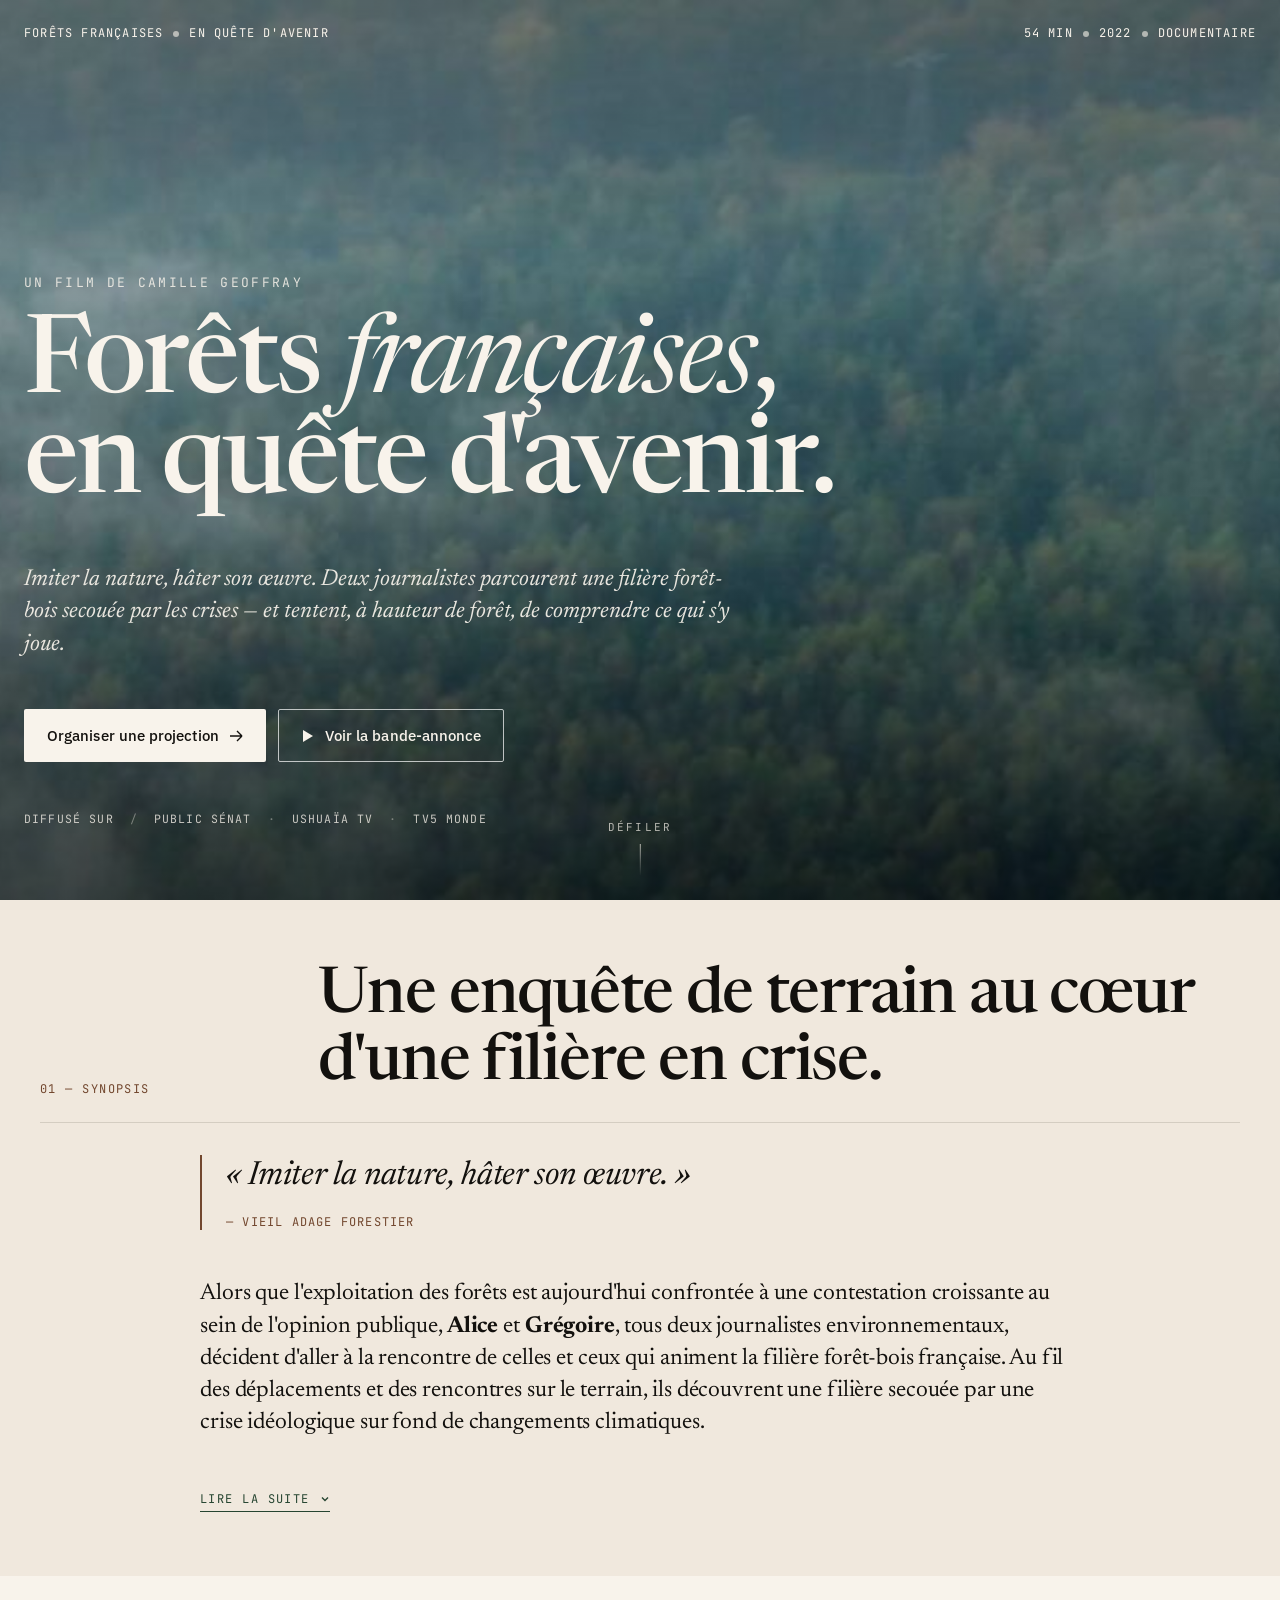
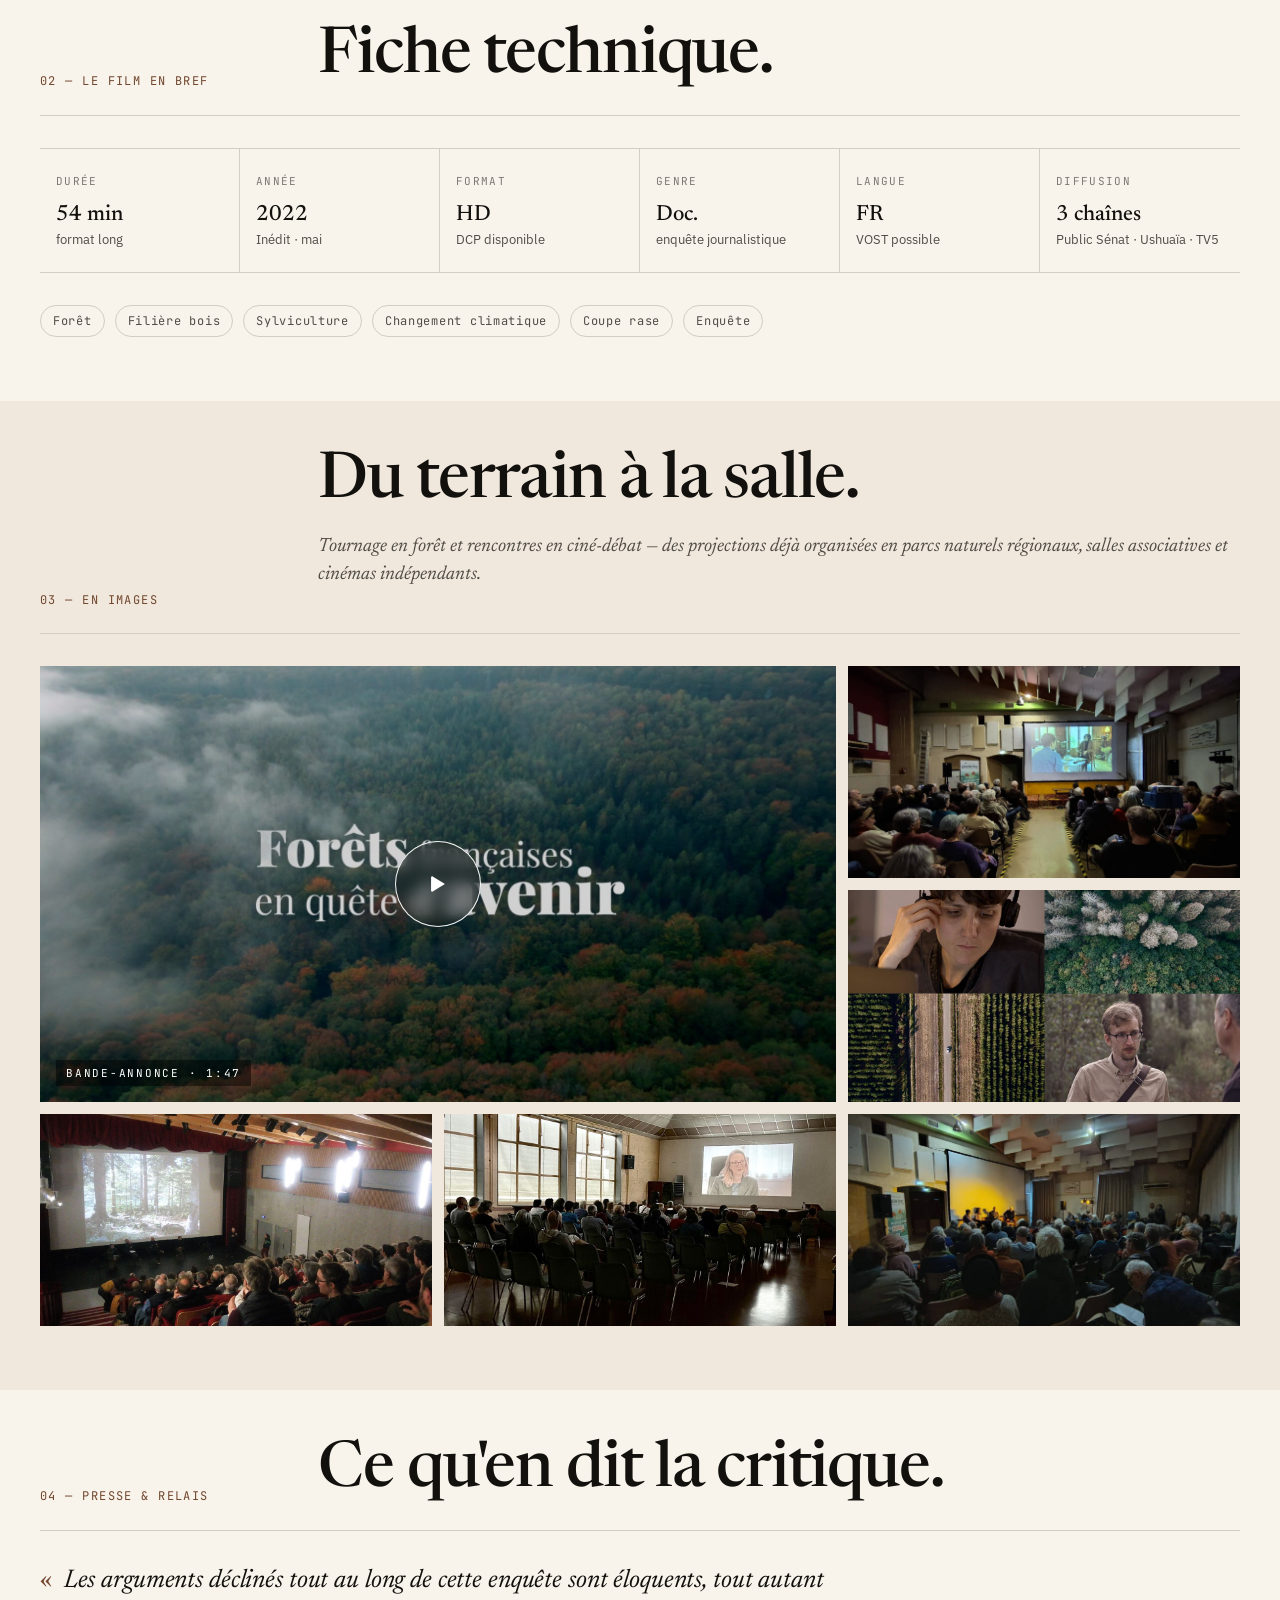
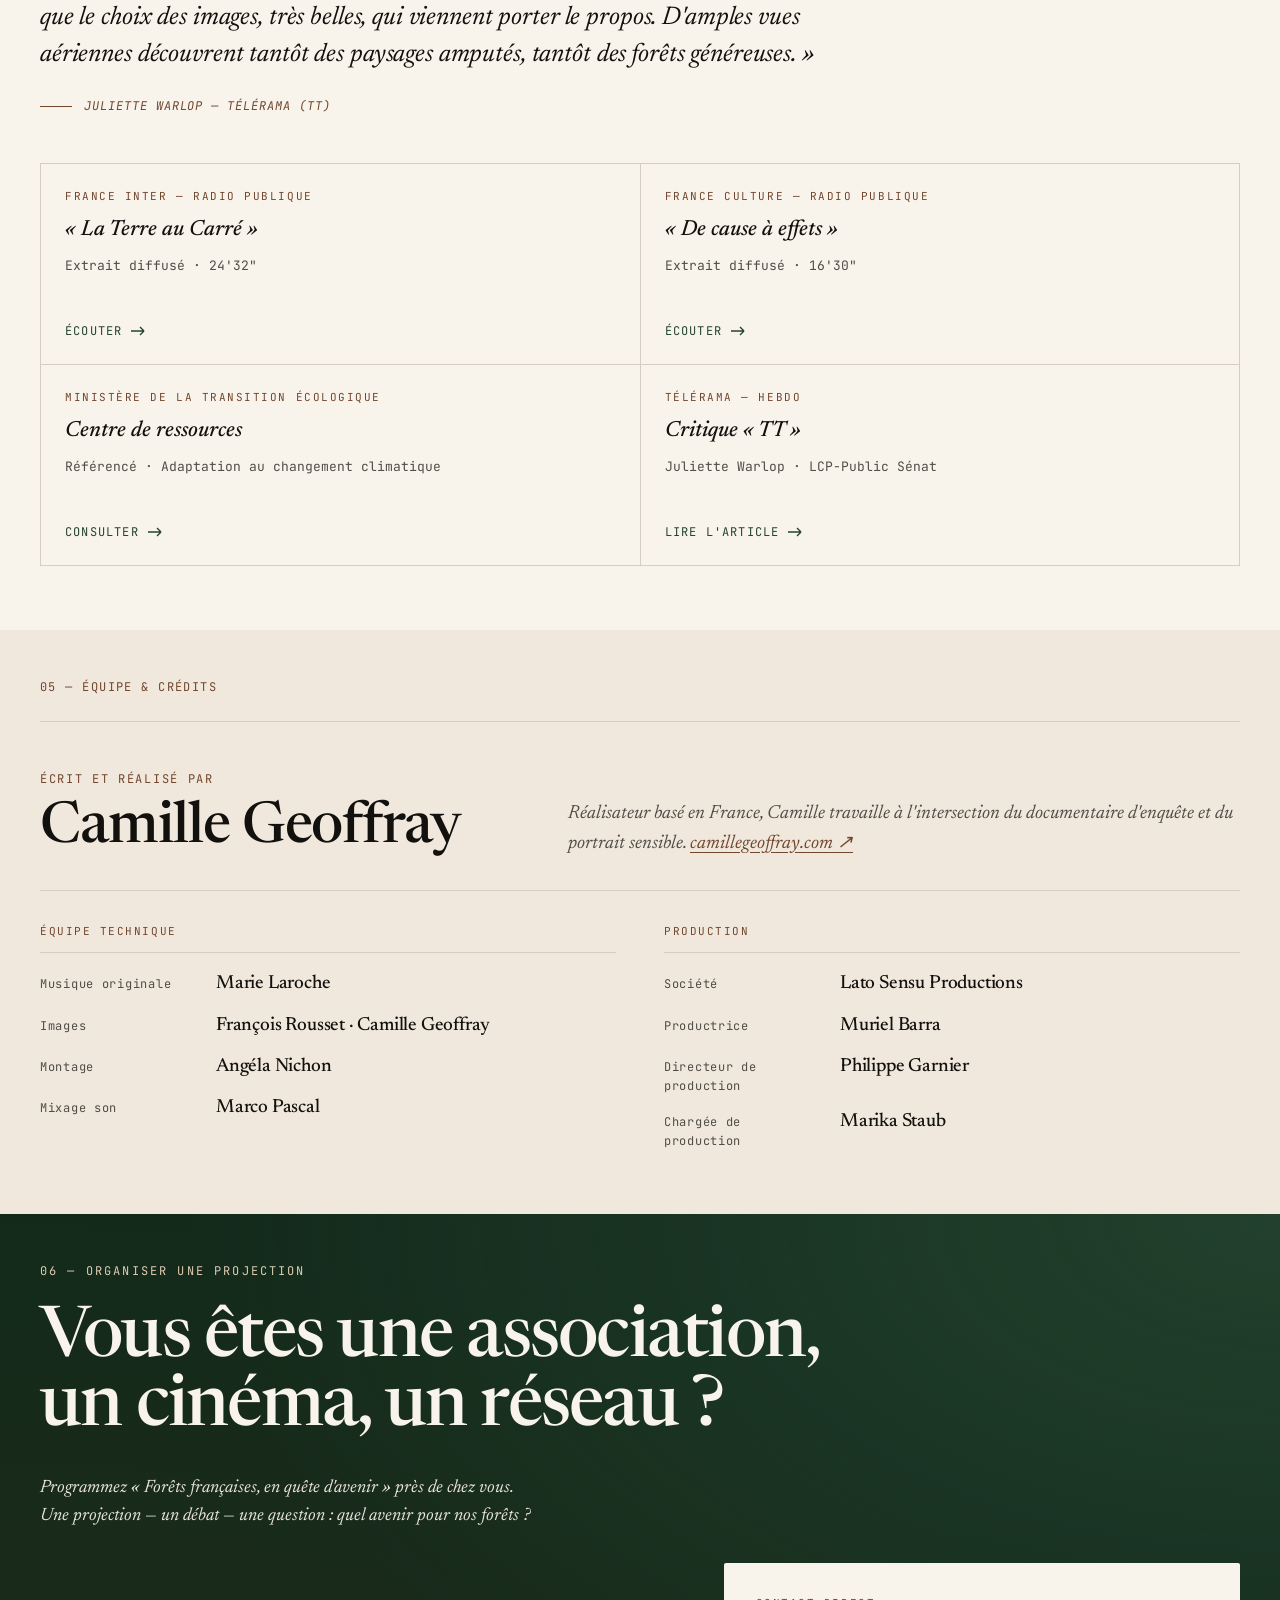
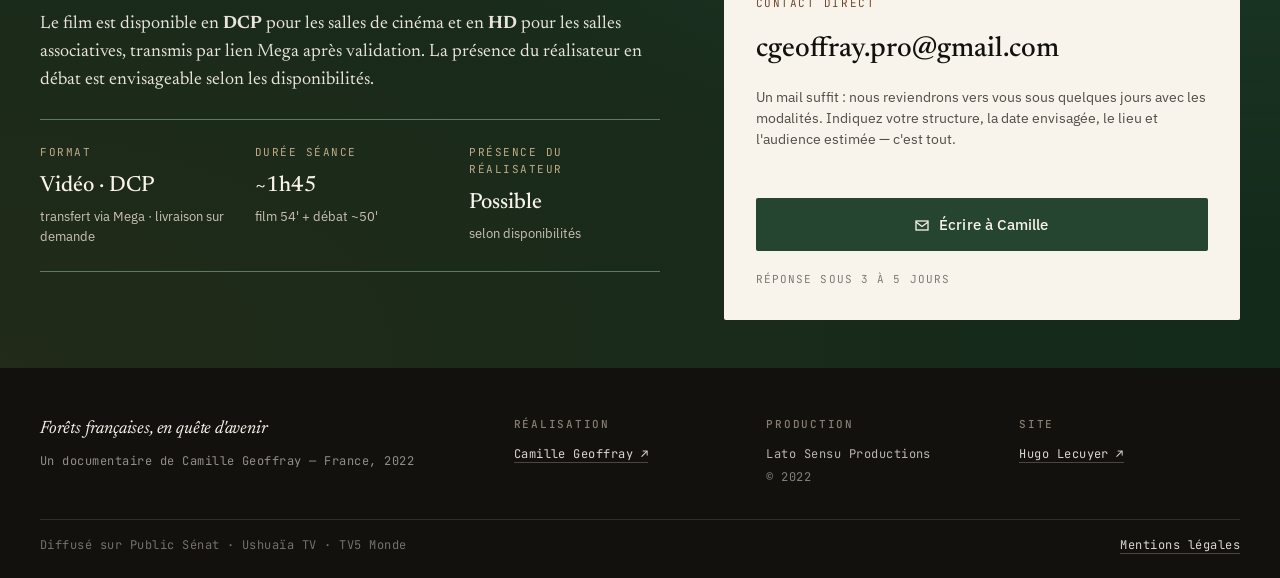
==== commit 891ddd0d: "content: replace LinkedIn links by camillegeoffray.com Co-Authored-By: Claude Opus 4.7 (1M context) " ====
--- a/code/index.html
+++ b/code/index.html
@@ -250,7 +250,7 @@
       </div>
       <div class="bio">
         Réalisateur basé en France, Camille travaille à l'intersection du documentaire d'enquête et du portrait sensible.
-        <a href="https://www.linkedin.com/in/camille-geoffray-cinema/" target="_blank" rel="noopener" class="bio__link">LinkedIn ↗</a>
+        <a href="https://www.camillegeoffray.com" target="_blank" rel="noopener" class="bio__link">camillegeoffray.com ↗</a>
       </div>
     </div>
 
@@ -339,7 +339,7 @@
     </div>
     <div>
       <h4>Réalisation</h4>
-      <a href="https://www.linkedin.com/in/camille-geoffray-cinema/" target="_blank" rel="noopener">Camille Geoffray ↗</a>
+      <a href="https://www.camillegeoffray.com" target="_blank" rel="noopener">Camille Geoffray ↗</a>
     </div>
     <div>
       <h4>Production</h4>
--- a/code/styles.css
+++ b/code/styles.css
@@ -696,7 +696,7 @@
 .projection {
   background: var(--fir-deep);
   color: var(--bg);
-  padding: var(--s-10) var(--s-5);
+  padding: var(--s-7) var(--s-5);
   position: relative;
   overflow: hidden;
 }
@@ -736,8 +736,8 @@
   display: grid;
   grid-template-columns: 1.2fr 1fr;
   gap: var(--s-8);
-  margin-top: var(--s-7);
-  align-items: start;
+  margin-top: var(--s-6);
+  align-items: center;
 }
 @media (max-width: 900px) { .projection-body { grid-template-columns: 1fr; gap: var(--s-6); } }
 .projection p {
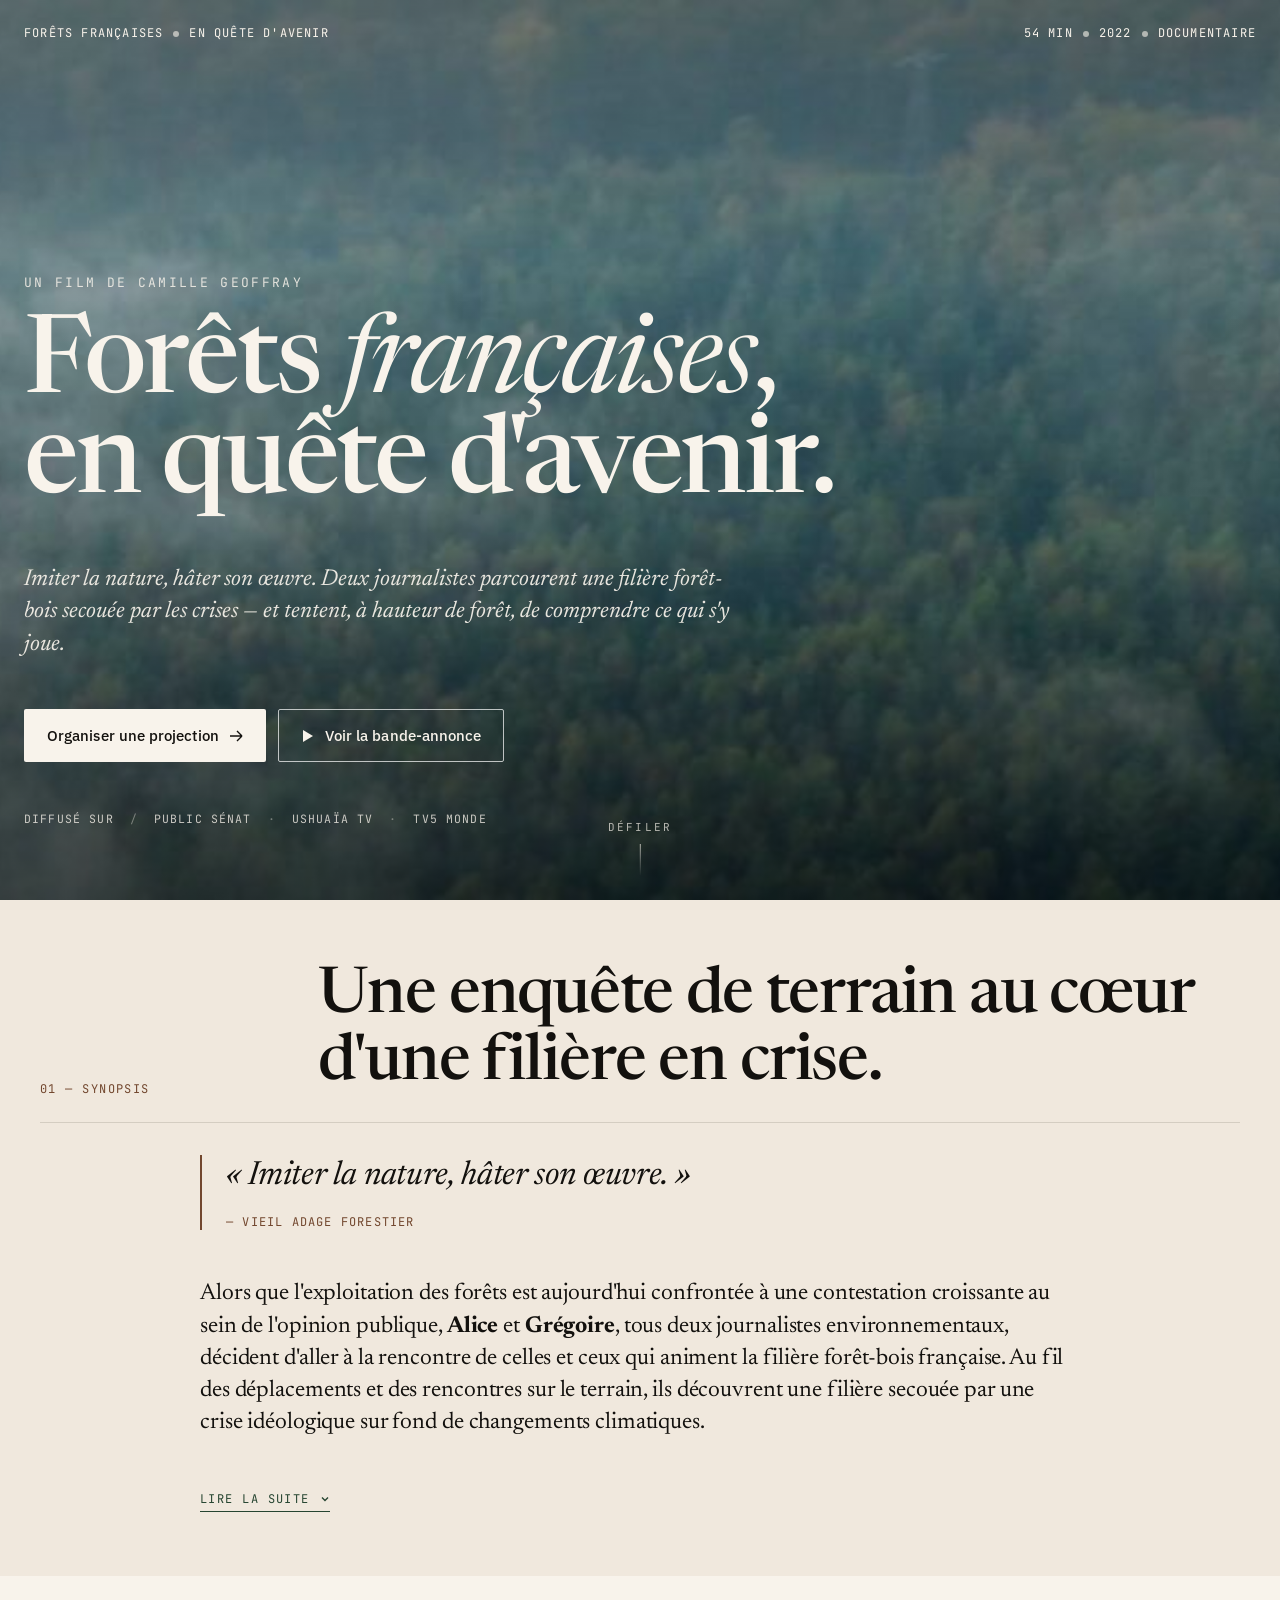
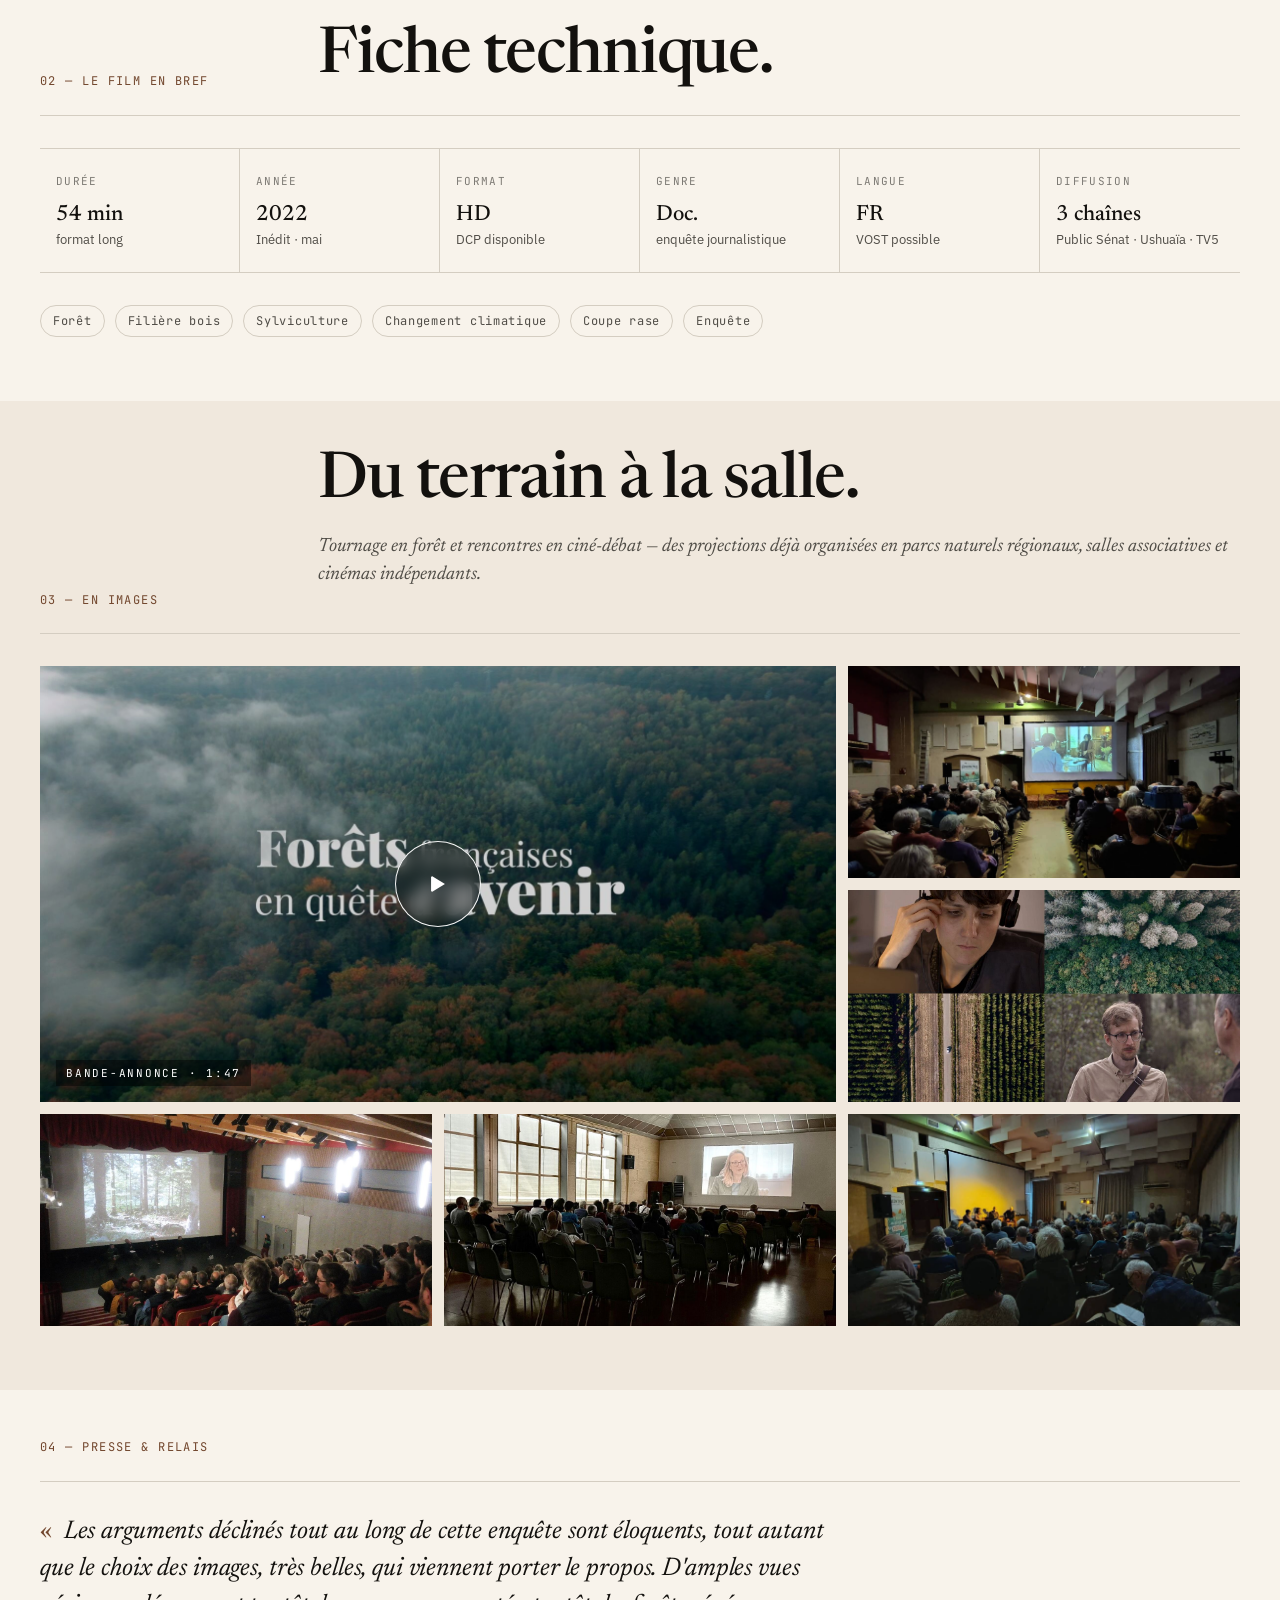
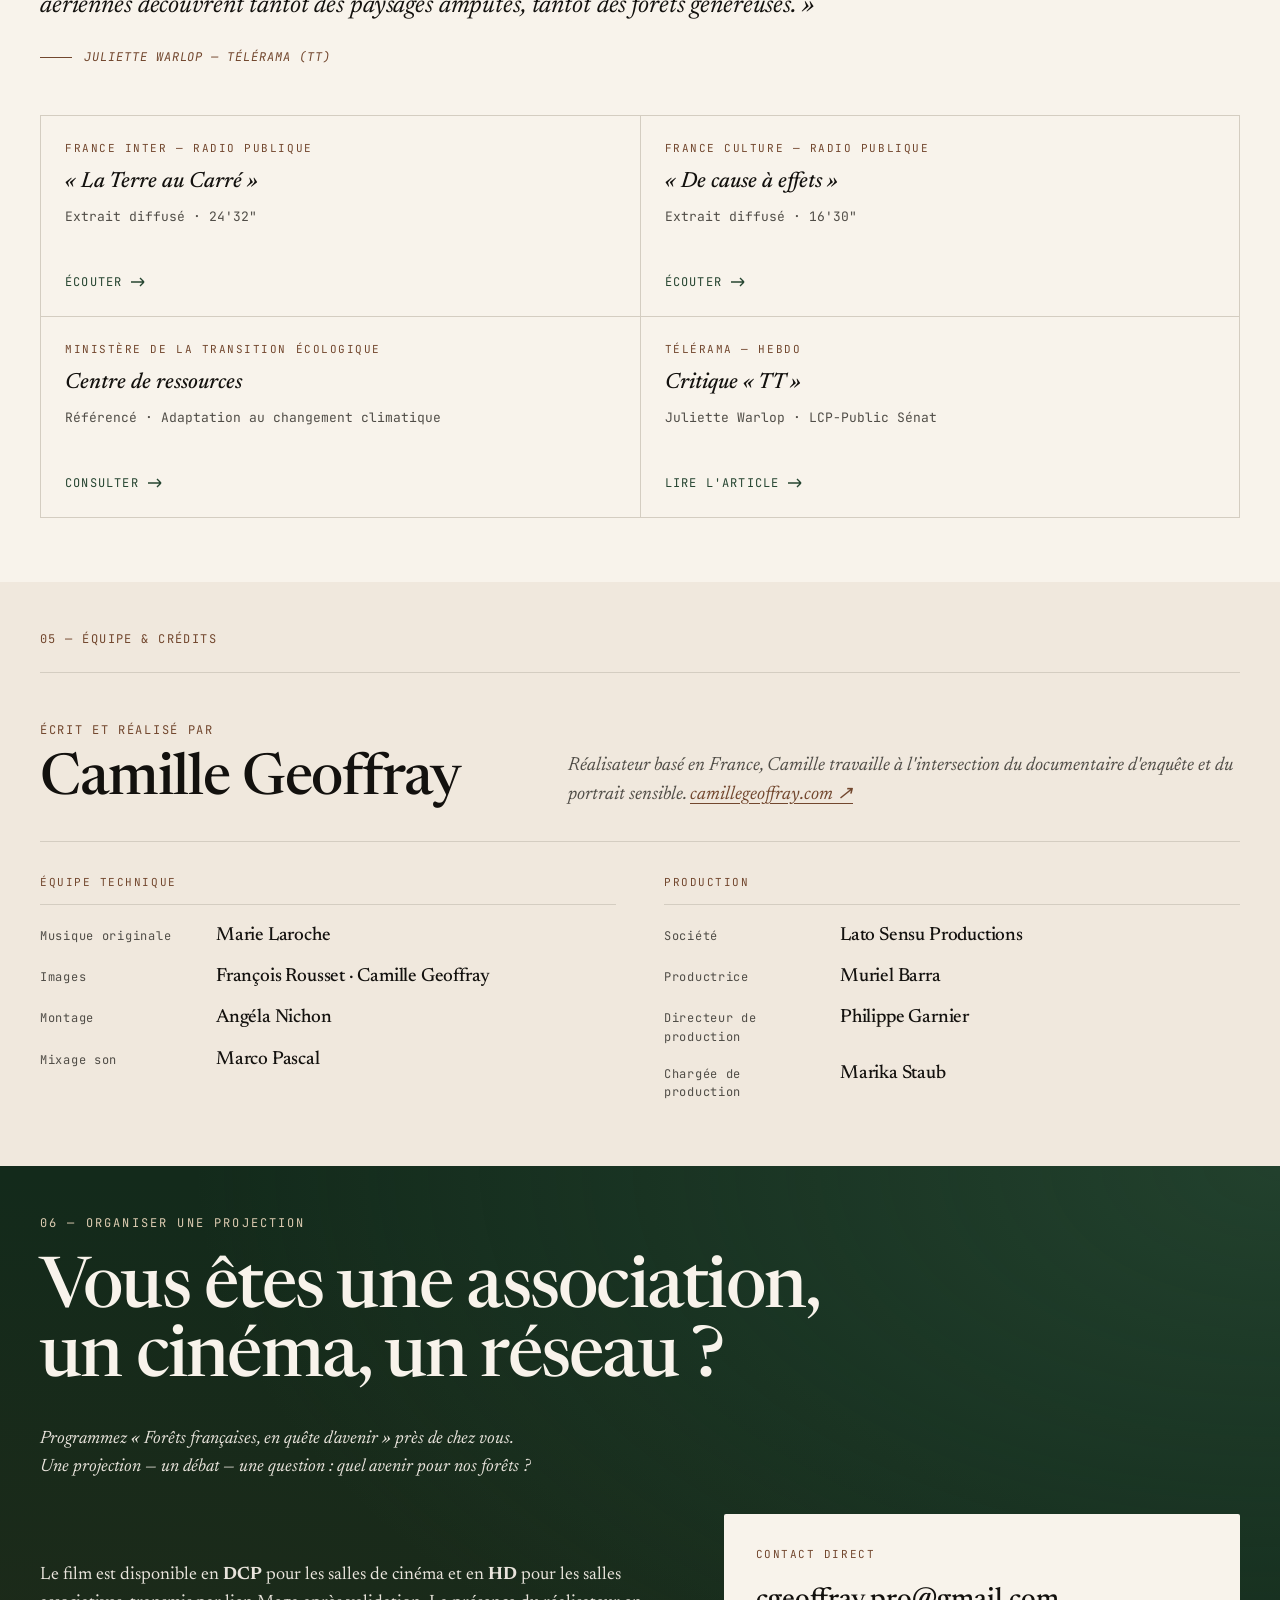
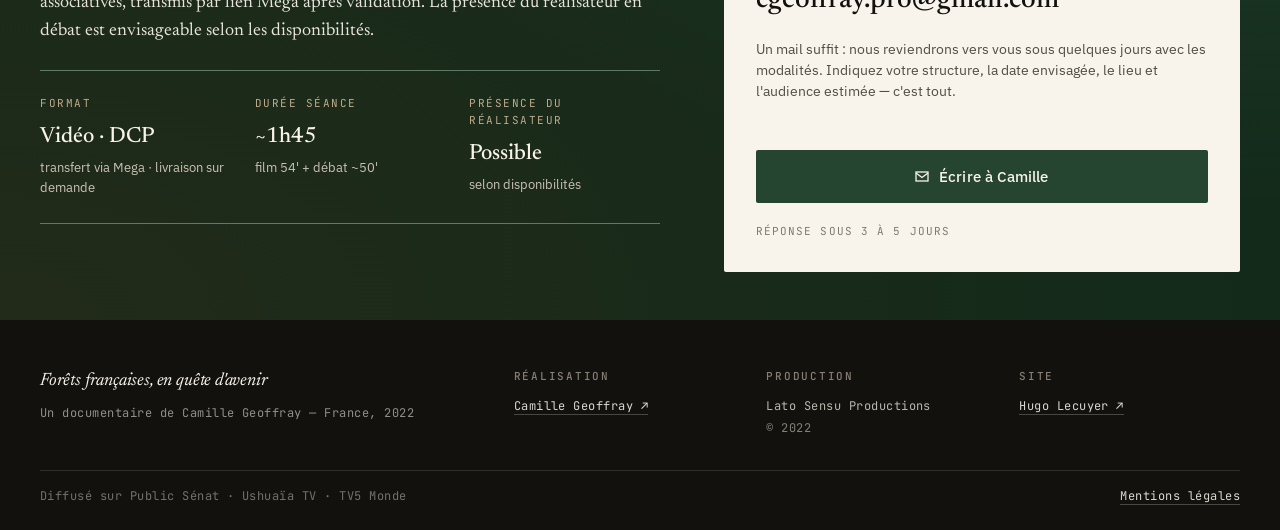
==== commit 8eb94953: "content: remove "Ce qu'en dit la critique." heading on Presse section Co-Authored-By: Claude Opus 4." ====
--- a/code/index.html
+++ b/code/index.html
@@ -195,9 +195,8 @@
 <!-- 04 — Presse -->
 <section class="section fade-in" id="presse">
   <div class="container">
-    <header class="section-head">
+    <header class="section-head section-head--single">
       <div><div class="num">04 — Presse & relais</div></div>
-      <div><h2 class="h-section">Ce qu'en dit la critique.</h2></div>
     </header>
 
     <blockquote class="presse-quote">
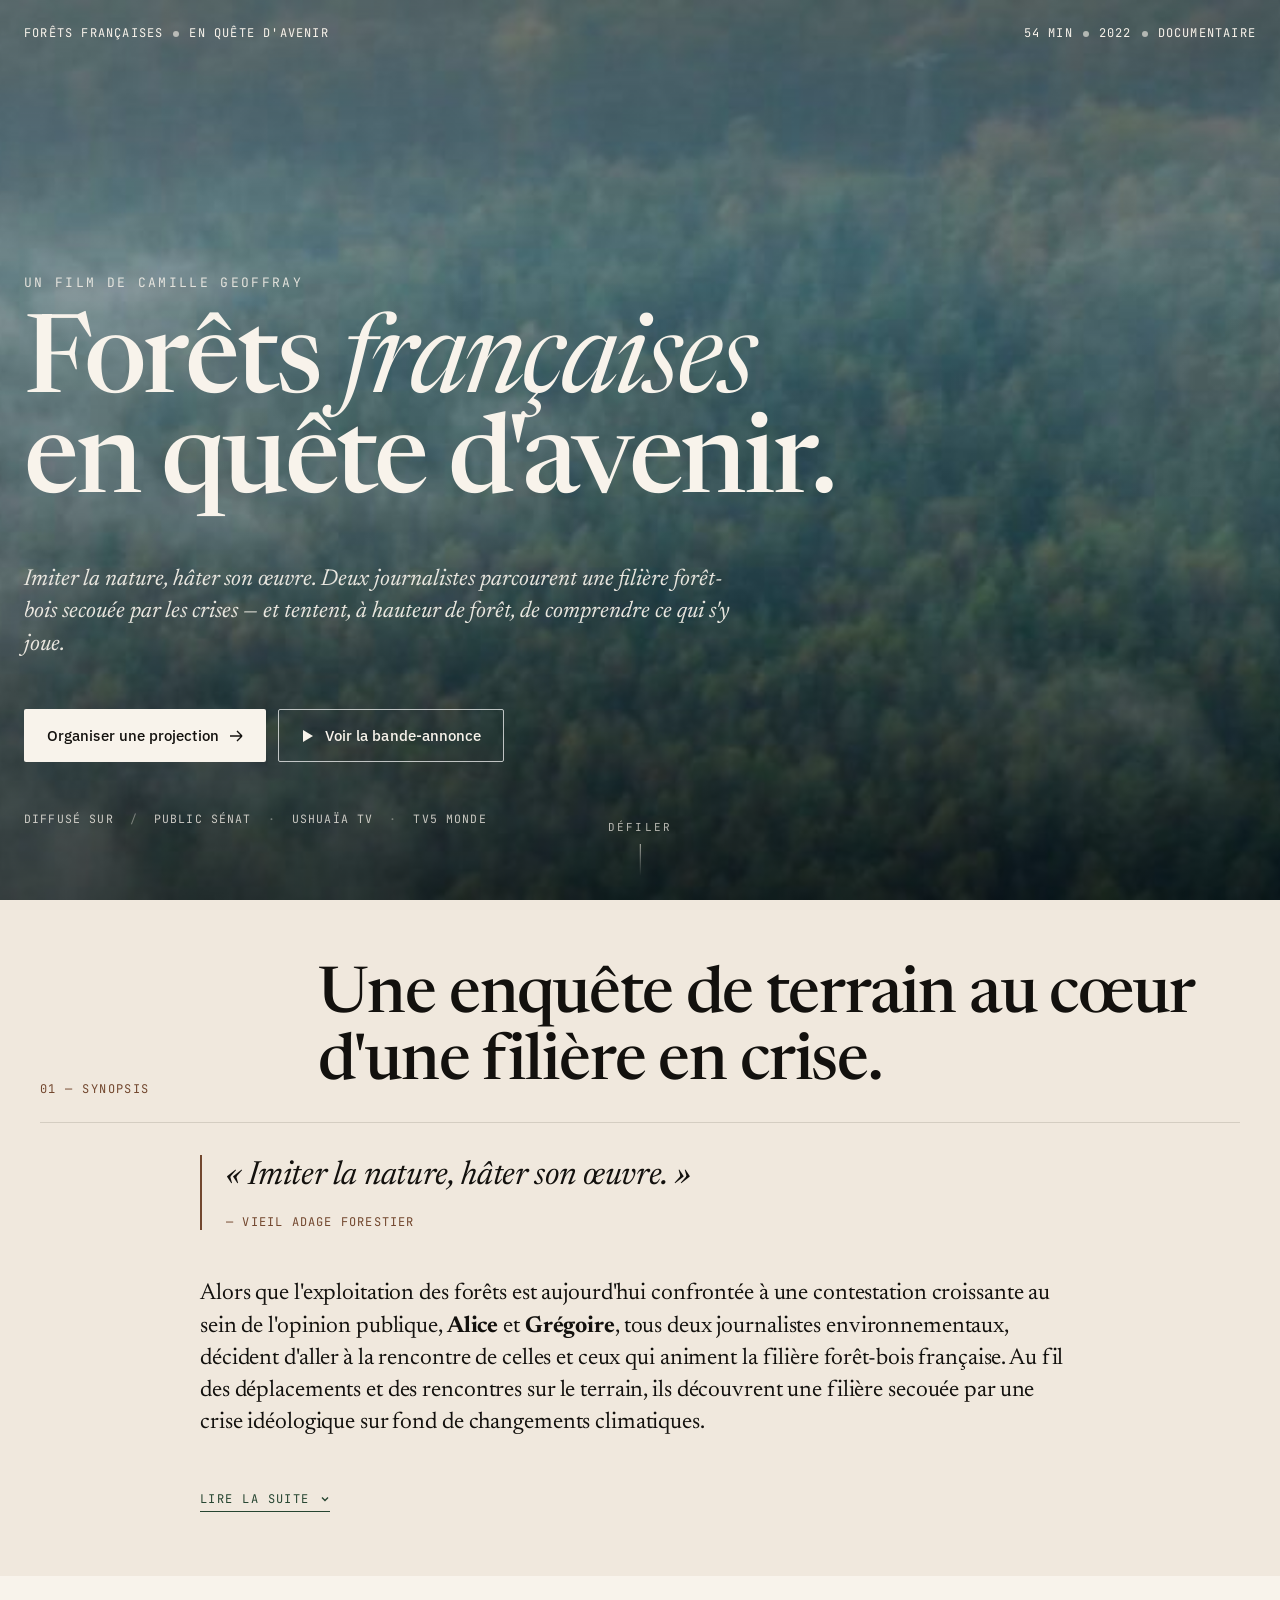
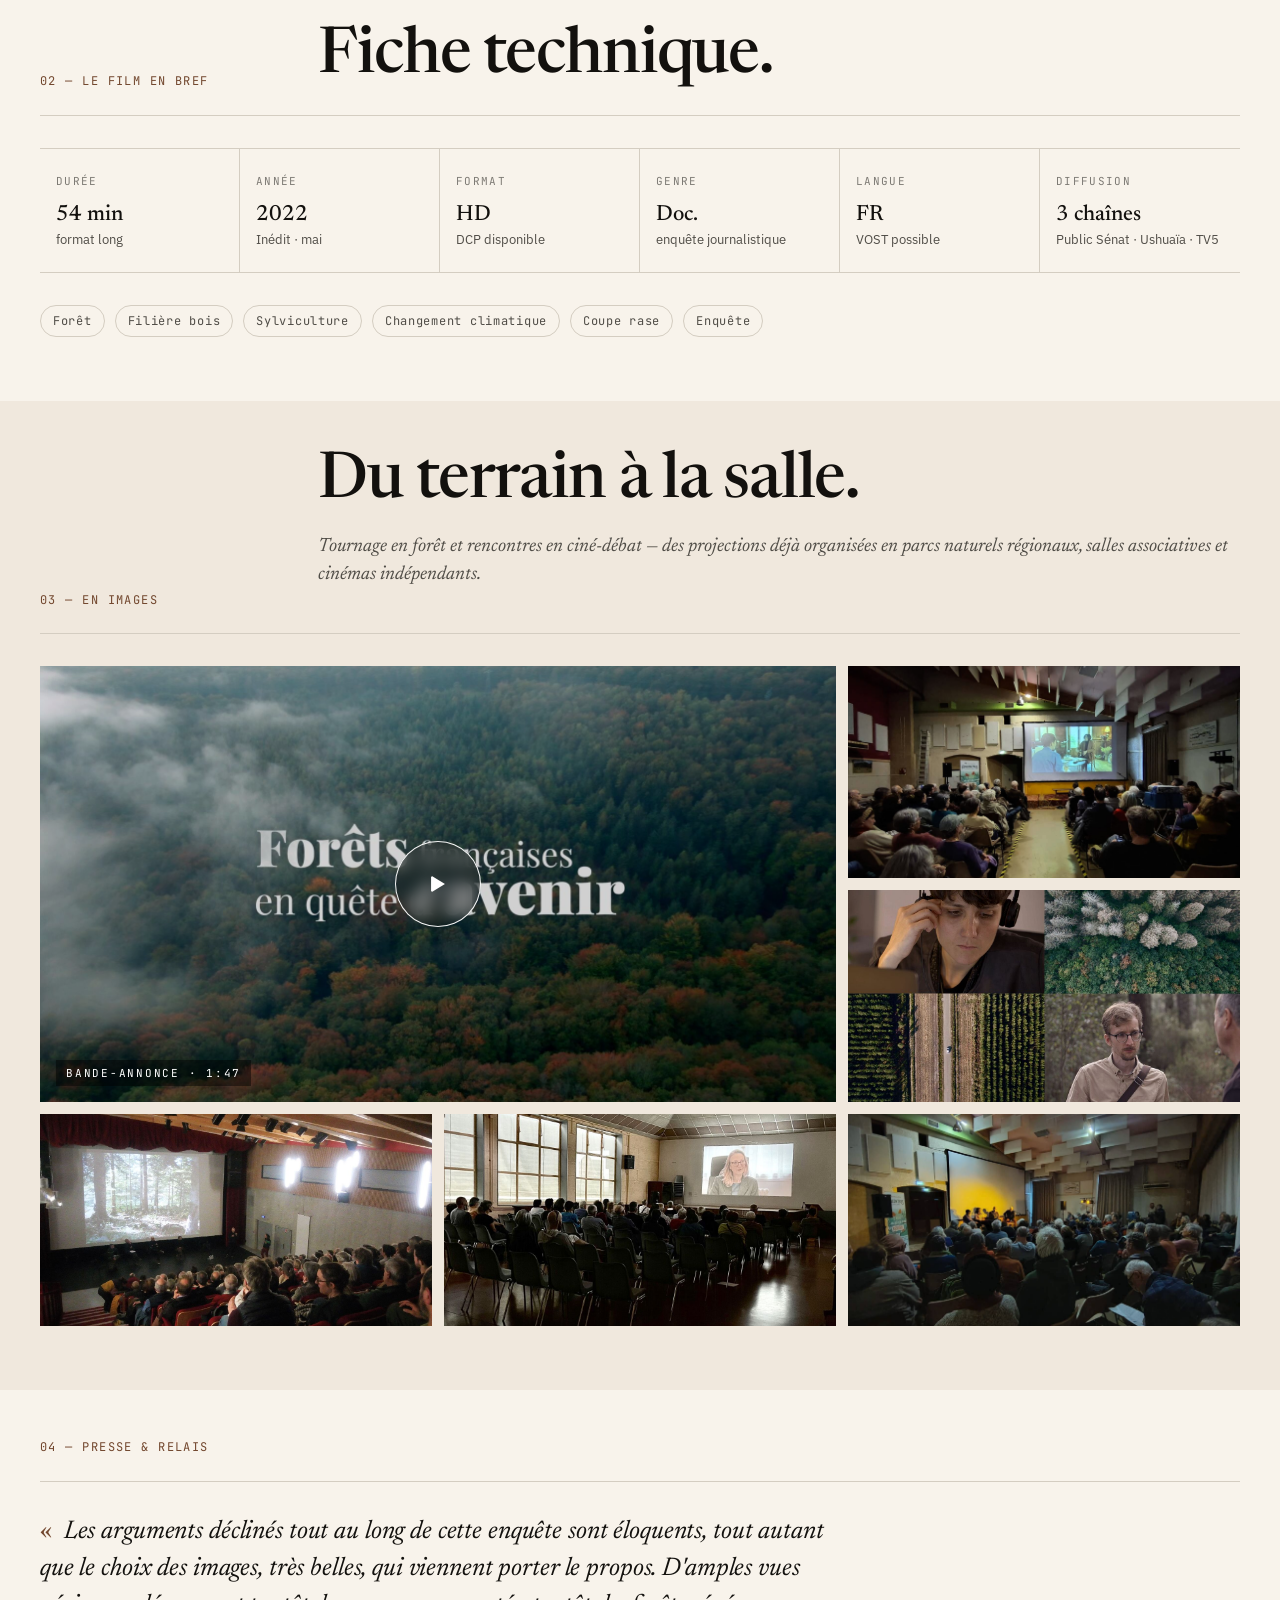
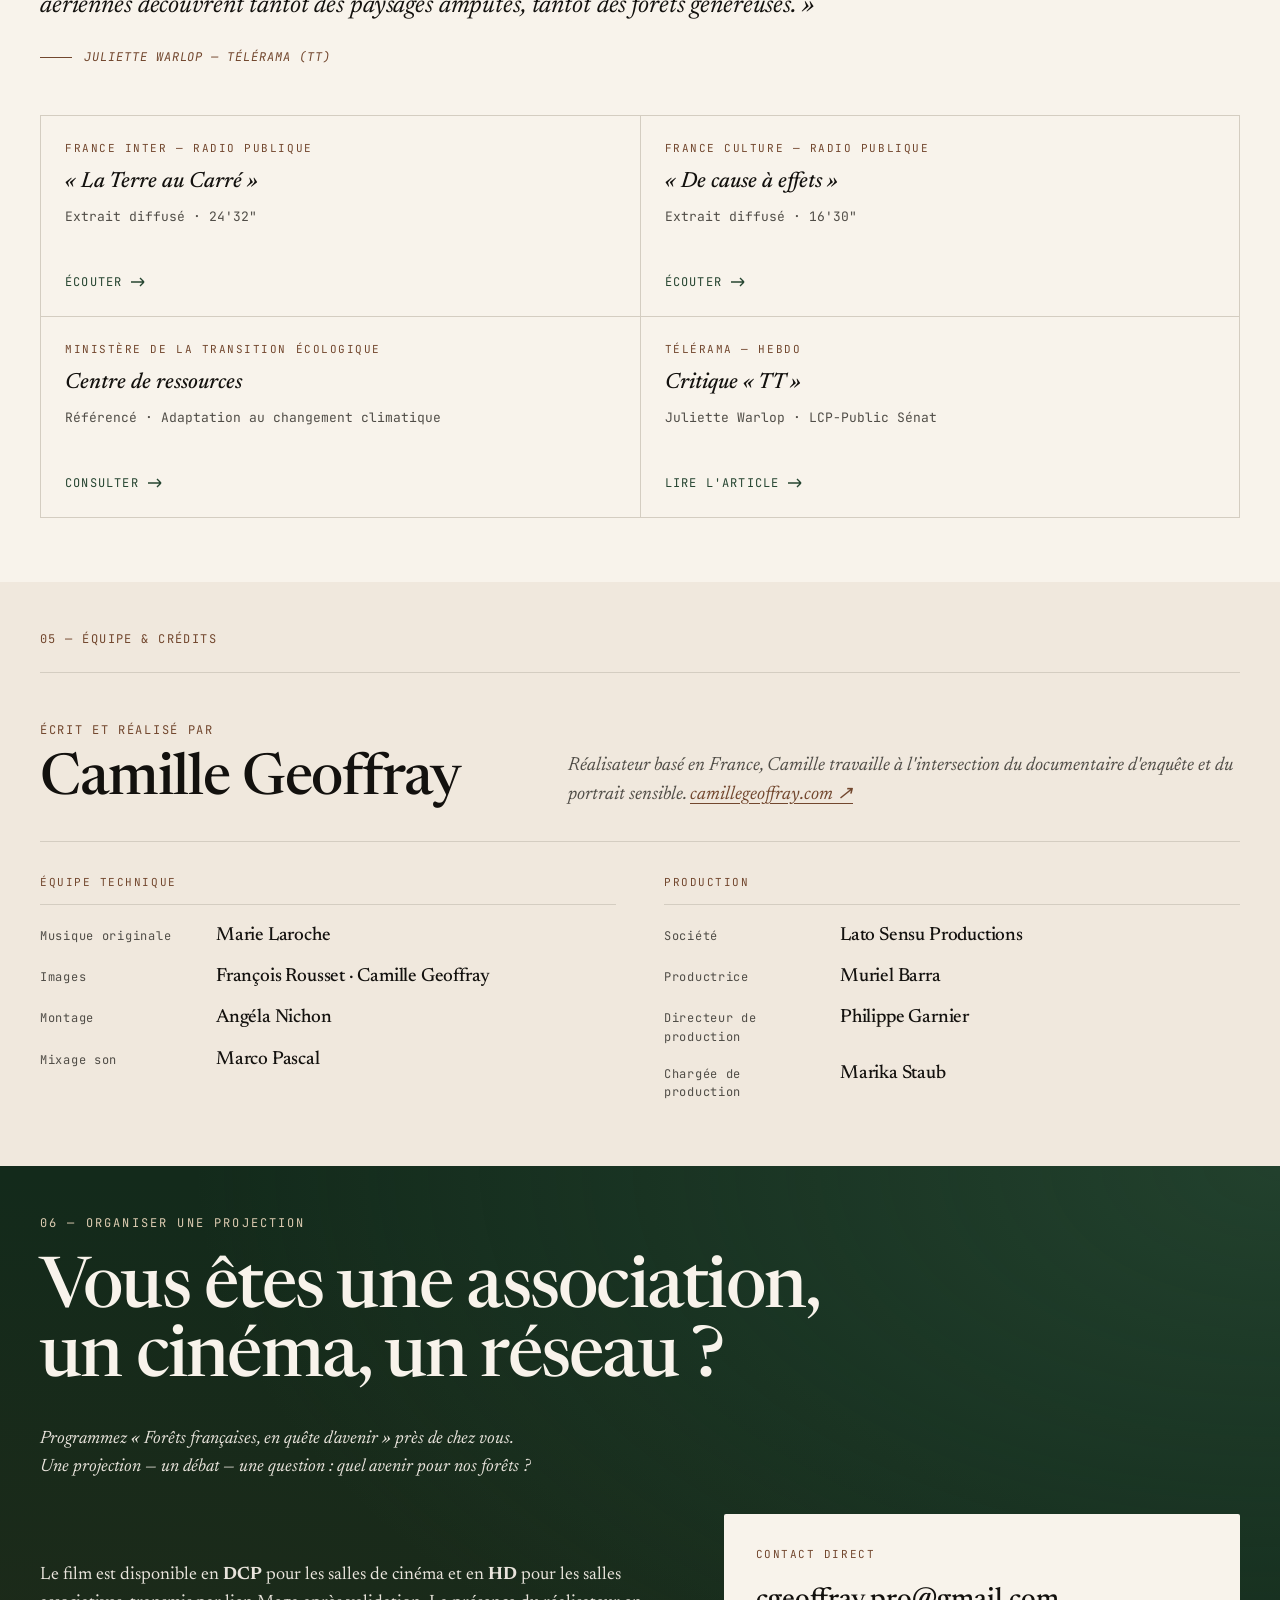
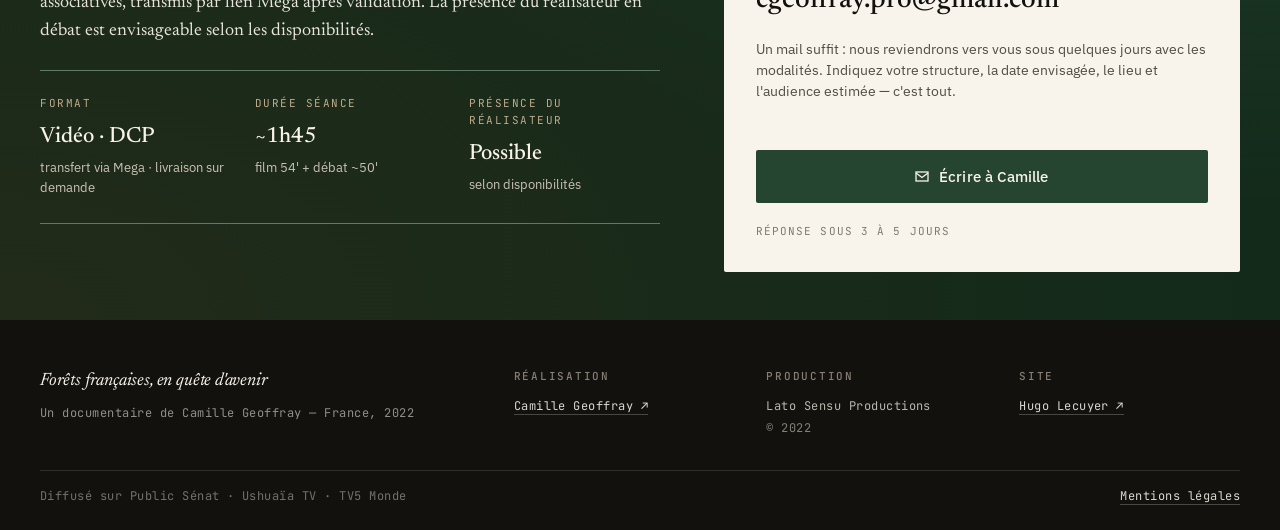
==== commit 38f23b61: "content: remove comma between "Forêts françaises" and "en quête d'avenir" in hero H1 Co-Authored-By:" ====
--- a/code/index.html
+++ b/code/index.html
@@ -43,7 +43,7 @@
     <div class="hero__body">
       <div class="hero__eyebrow">Un film de Camille Geoffray</div>
       <h1 class="hero__title">
-        Forêts <em>françaises</em>,<br/>
+        Forêts <em>françaises</em><br/>
         en quête d'avenir.
       </h1>
       <p class="hero__sub">
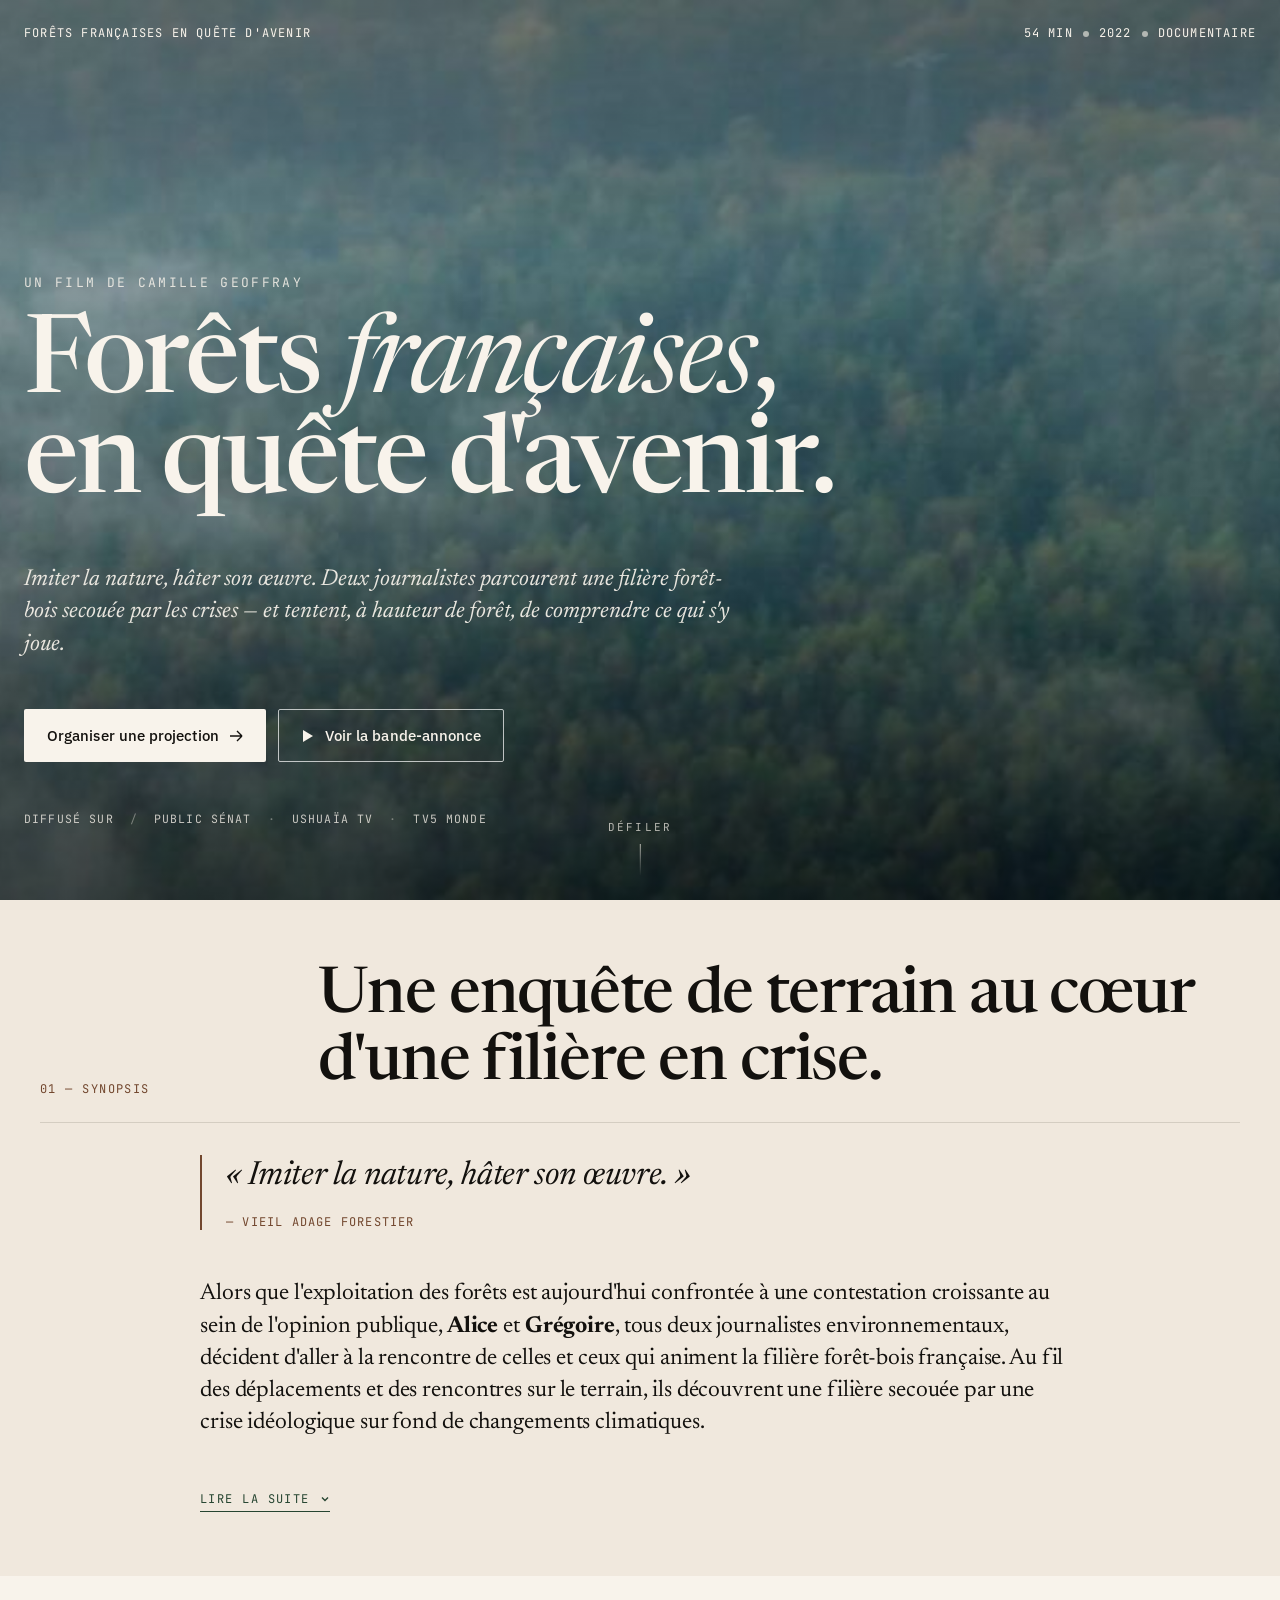
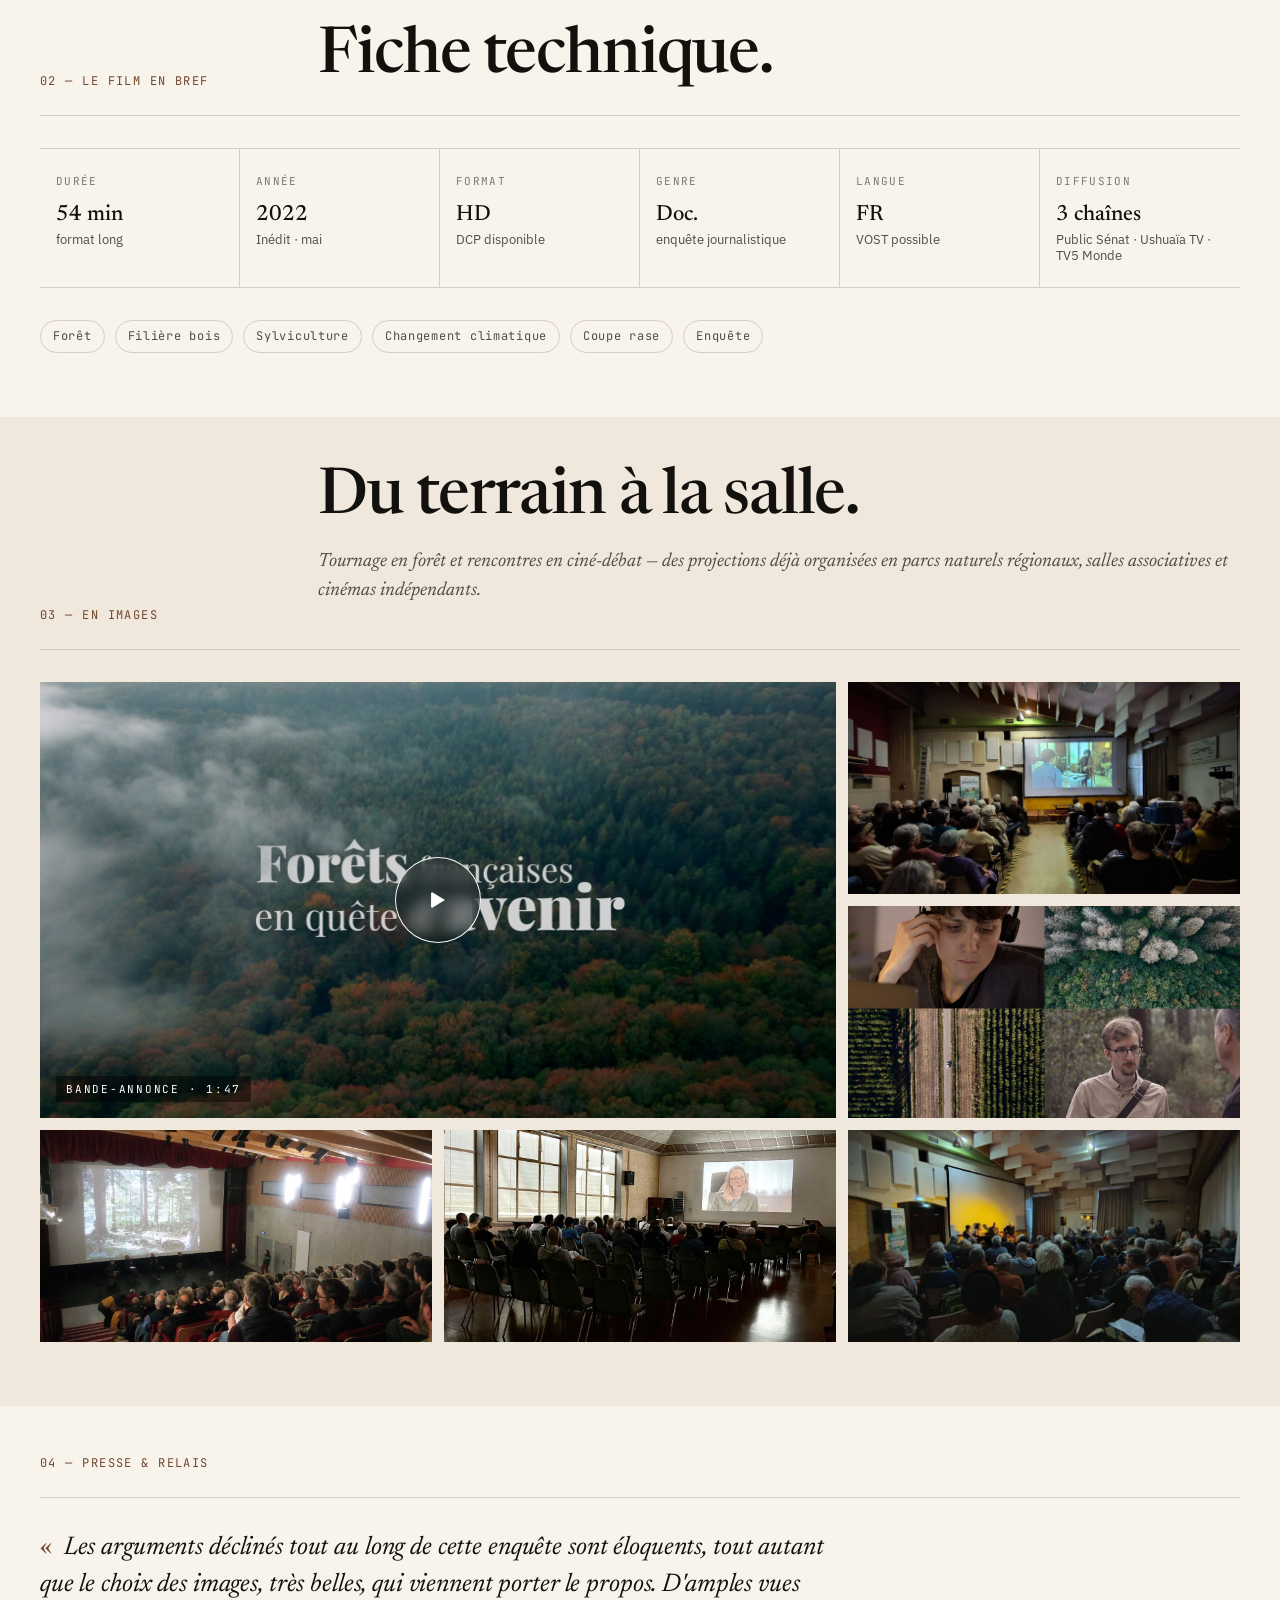
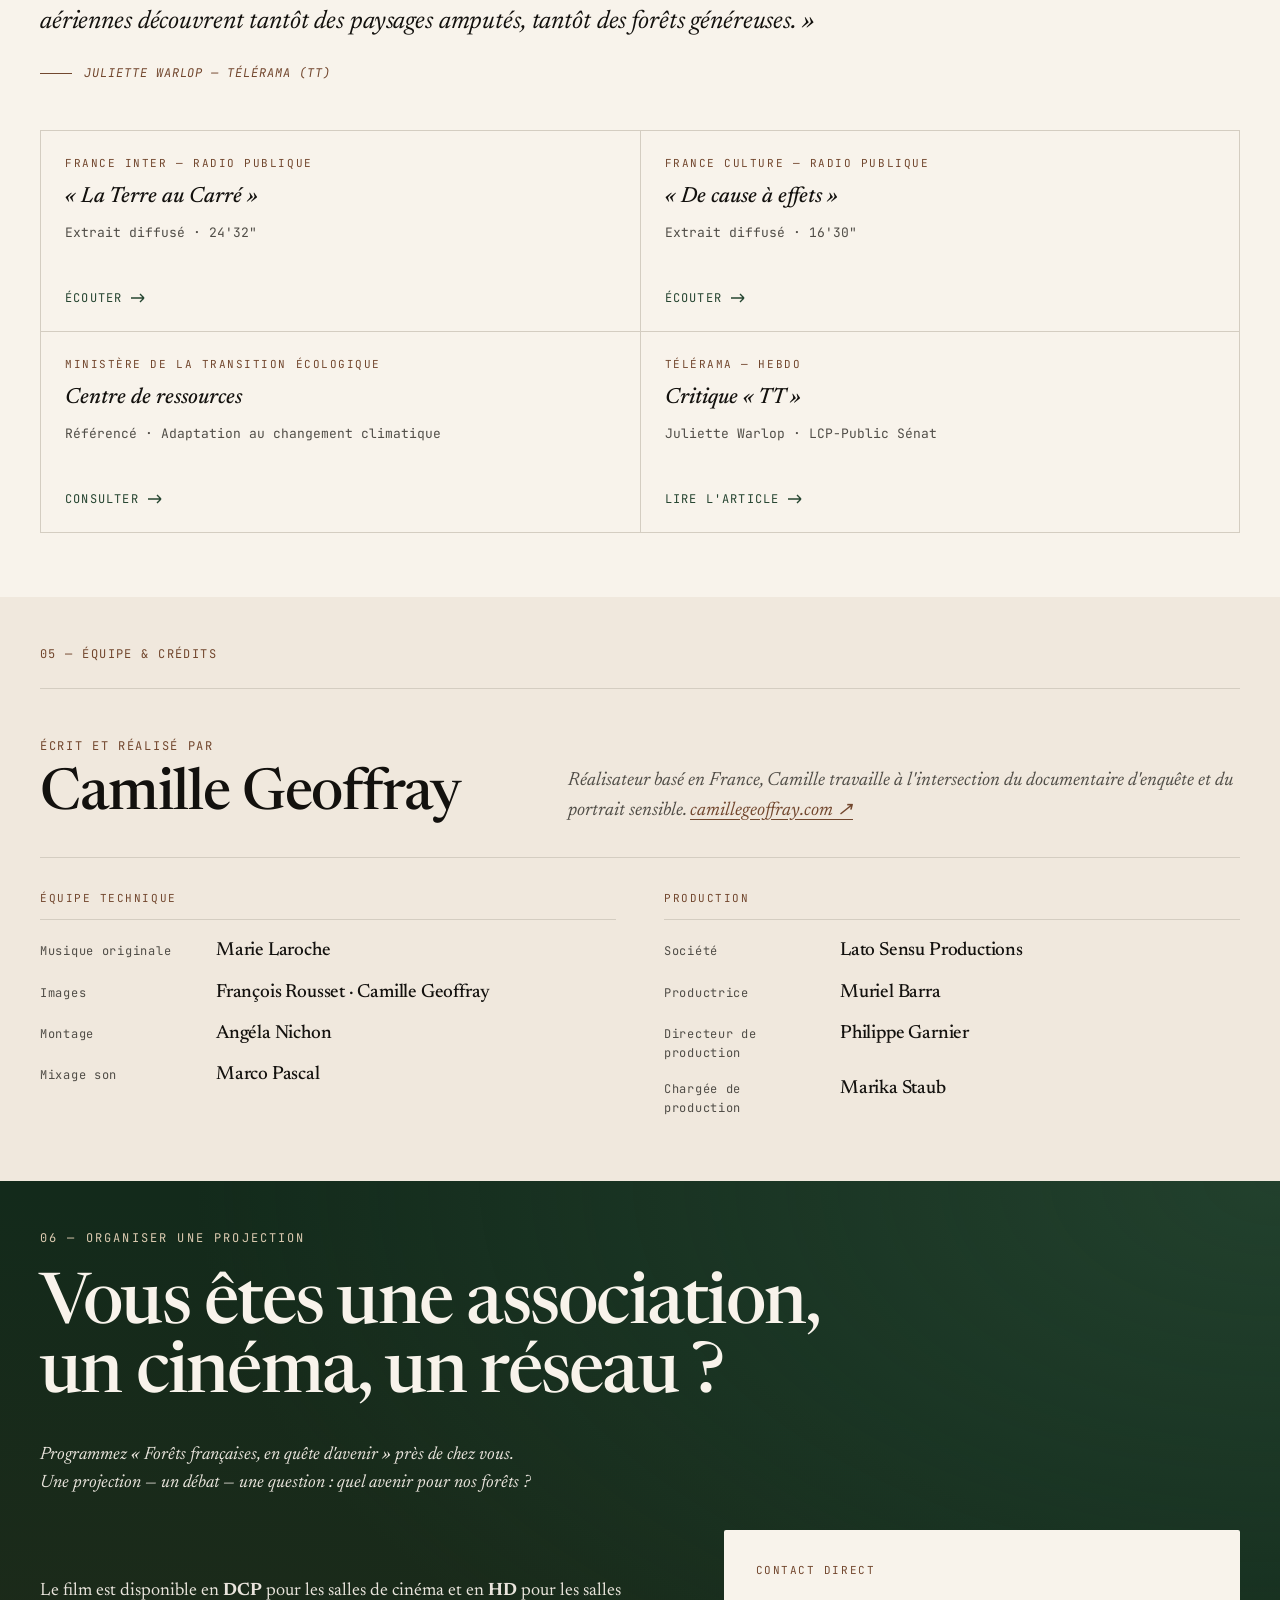
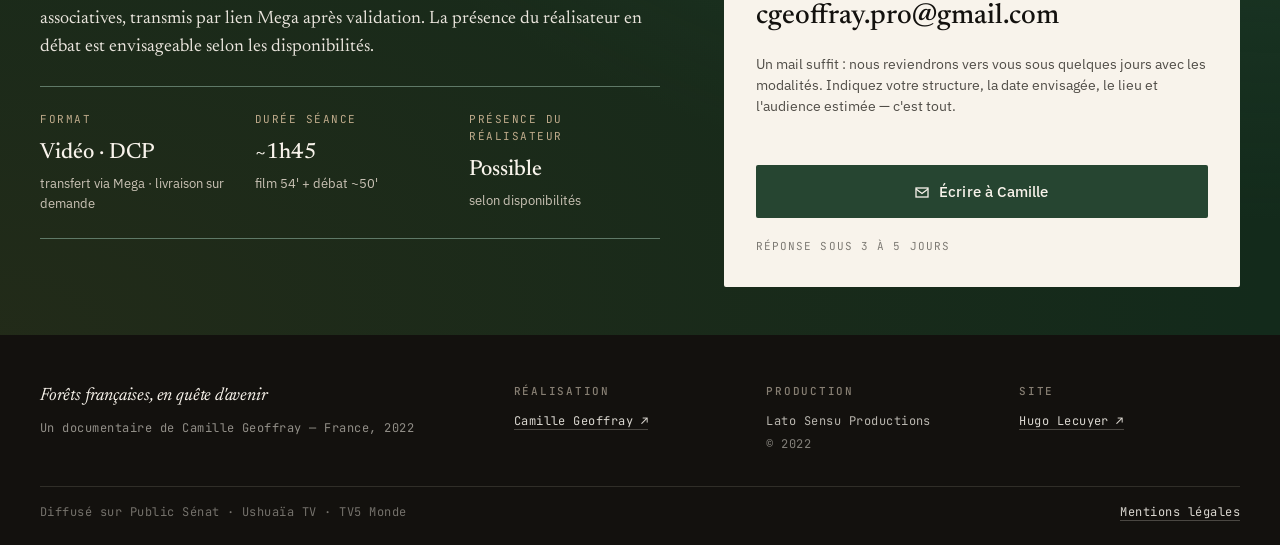
==== commit 4778426e: "content: multiple tweaks - restore H1 comma (previous removal was misinterpretation) - remove • dot " ====
--- a/code/index.html
+++ b/code/index.html
@@ -36,14 +36,14 @@
 
   <div class="hero__chrome">
     <div class="hero__top">
-      <div>Forêts françaises<span class="dot"></span>en quête d'avenir</div>
+      <div>Forêts françaises en quête d'avenir</div>
       <div>54 min<span class="dot"></span>2022<span class="dot"></span>Documentaire</div>
     </div>
 
     <div class="hero__body">
       <div class="hero__eyebrow">Un film de Camille Geoffray</div>
       <h1 class="hero__title">
-        Forêts <em>françaises</em><br/>
+        Forêts <em>françaises</em>,<br/>
         en quête d'avenir.
       </h1>
       <p class="hero__sub">
@@ -151,7 +151,7 @@
       </div>
       <div class="fiche__item">
         <span class="lbl">Diffusion</span>
-        <div class="val">3 chaînes<small>Public Sénat · Ushuaïa · TV5</small></div>
+        <div class="val">3 chaînes<small>Public Sénat · Ushuaïa TV · TV5 Monde</small></div>
       </div>
     </div>
     <div class="tags">
--- a/code/styles.css
+++ b/code/styles.css
@@ -352,6 +352,9 @@
   0%,100% { transform: scaleY(0.4); transform-origin: top; opacity: 0.4; }
   50% { transform: scaleY(1); transform-origin: top; opacity: 1; }
 }
+@media (max-width: 720px) {
+  .hero__scroll { display: none; }
+}
 
 /* Synopsis ────────────────────────────────────────────── */
 .synopsis-pull {
